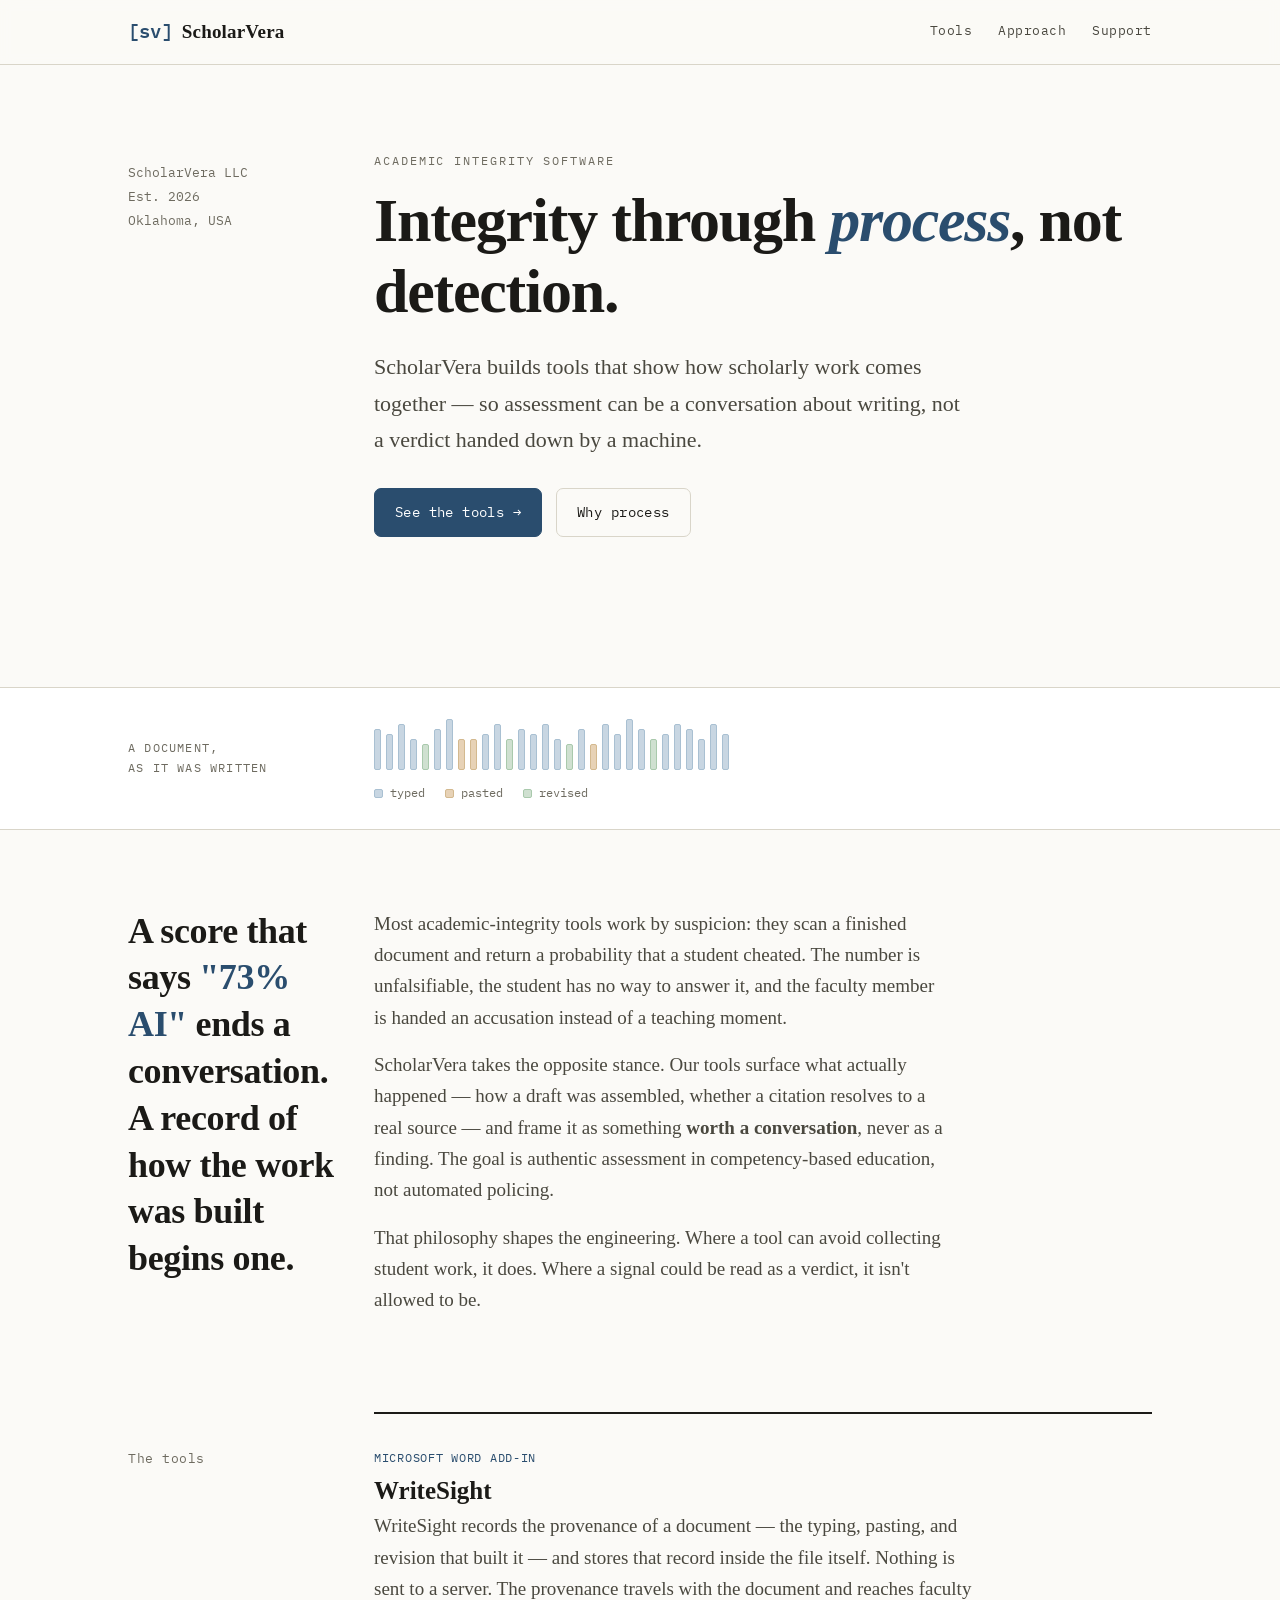
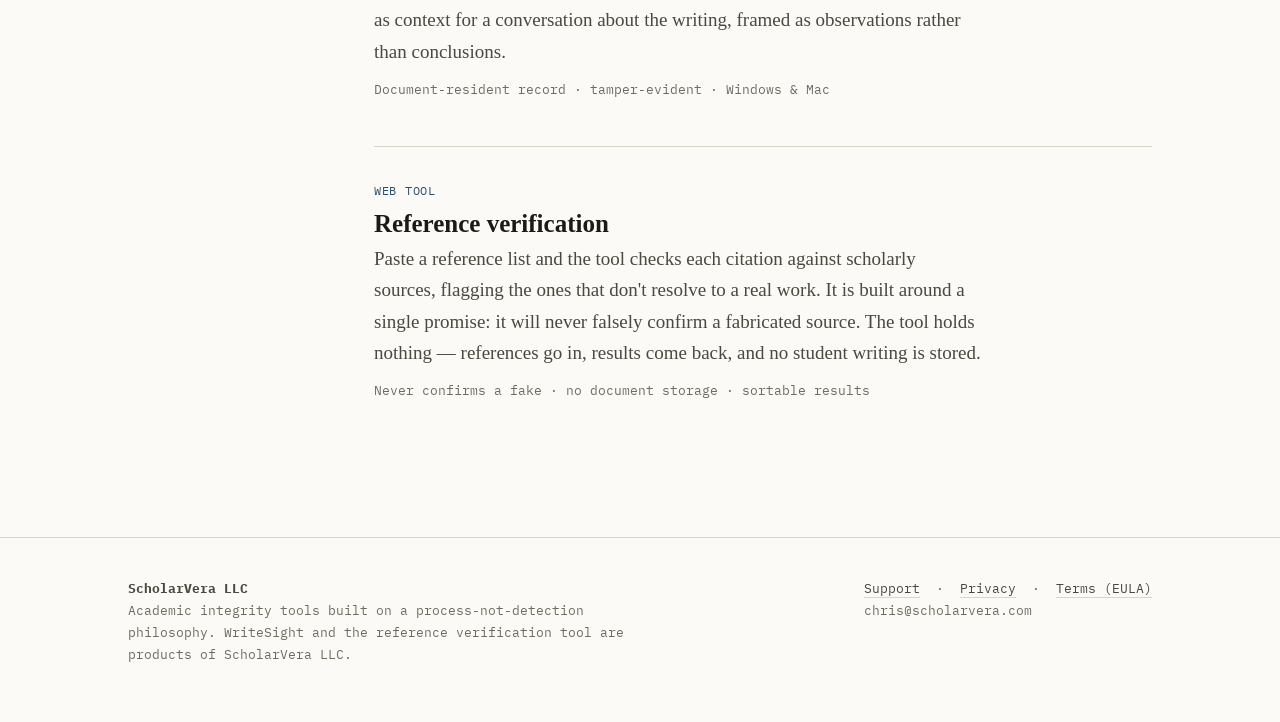
==== index.html @ 1257ce5e "Add files via upload" ====
<!DOCTYPE html>
<html lang="en">
<head>
<meta charset="utf-8">
<meta name="viewport" content="width=device-width, initial-scale=1">
<title>ScholarVera — integrity through process, not detection</title>
<meta name="description" content="ScholarVera builds academic integrity tools that support authentic assessment. WriteSight records how a document was written; our reference checker verifies citations without ever storing student work.">
<link rel="preconnect" href="https://fonts.googleapis.com">
<link rel="preconnect" href="https://fonts.gstatic.com" crossorigin>
<link href="https://fonts.googleapis.com/css2?family=IBM+Plex+Mono:wght@400;500&display=swap" rel="stylesheet">
<link rel="stylesheet" href="styles.css">
<style>
  /* Landing-only styles */
  .hero { padding: 86px 0 76px; }
  .hero-grid { display: grid; grid-template-columns: var(--rail) 1fr; gap: 36px; align-items: start; }
  .hero .meta { font-family: "IBM Plex Mono", monospace; font-size: 12.5px; color: var(--ink-faint); line-height: 1.9; padding-top: 10px; }
  .hero h1 { font-size: clamp(38px, 6vw, 62px); letter-spacing: -0.02em; margin: 0 0 22px; }
  .hero h1 em { font-style: italic; color: var(--accent); }
  .hero .sub { font-size: 22px; color: var(--ink-soft); max-width: 54ch; margin: 0 0 30px; }
  .hero .cta-row { display: flex; gap: 14px; flex-wrap: wrap; }
  .btn {
    font-family: "IBM Plex Mono", monospace; font-size: 13.5px; letter-spacing: 0.03em;
    text-decoration: none; padding: 12px 20px; border-radius: 7px;
    display: inline-flex; align-items: center; gap: 8px; transition: transform .12s, background .18s, border-color .18s;
  }
  .btn-primary { background: var(--accent); color: #fff; border: 1px solid var(--accent); }
  .btn-primary:hover { background: var(--accent-2); transform: translateY(-1px); }
  .btn-ghost { background: transparent; color: var(--ink); border: 1px solid var(--rule); }
  .btn-ghost:hover { border-color: var(--accent); color: var(--accent); }

  /* Provenance ribbon — the signature element */
  .ribbon {
    margin: 74px 0 0; border-top: 1px solid var(--rule); border-bottom: 1px solid var(--rule);
    background: #fff; padding: 0; overflow: hidden;
  }
  .ribbon .wrap { display: grid; grid-template-columns: var(--rail) 1fr; gap: 36px; padding-top: 26px; padding-bottom: 26px; align-items: center; }
  .ribbon .label { font-family: "IBM Plex Mono", monospace; font-size: 12px; color: var(--ink-faint); letter-spacing: 0.1em; text-transform: uppercase; }
  .track { display: flex; gap: 5px; align-items: flex-end; height: 56px; }
  .track i {
    display: block; width: 7px; border-radius: 2px; background: var(--paper-2);
    border: 1px solid var(--rule);
  }
  .track i.typed { background: #C8D6E2; border-color: #A9C0D2; }
  .track i.pasted { background: #E7D2B6; border-color: #D3B98F; }
  .track i.rev { background: #CFE0D0; border-color: #A9C9AC; }
  .track-legend { display: flex; gap: 20px; margin-top: 14px; font-family: "IBM Plex Mono", monospace; font-size: 11.5px; color: var(--ink-faint); }
  .track-legend span { display: inline-flex; align-items: center; gap: 7px; }
  .dot { width: 9px; height: 9px; border-radius: 2px; display: inline-block; }

  /* Philosophy */
  .thesis { padding: 78px 0 10px; }
  .thesis-grid { display: grid; grid-template-columns: var(--rail) 1fr; gap: 36px; }
  .thesis .big { font-size: clamp(26px, 3.4vw, 36px); line-height: 1.3; color: var(--ink); margin: 0; max-width: 24ch; font-weight: 600; letter-spacing: -0.01em; }
  .thesis .big .accent { color: var(--accent); }
  .thesis .body { color: var(--ink-soft); }
  .thesis .body p { margin: 0 0 16px; max-width: 60ch; }

  /* Products */
  .products { padding: 70px 0 0; }
  .products-grid { display: grid; grid-template-columns: var(--rail) 1fr; gap: 36px; }
  .prod { padding: 34px 0; border-top: 1px solid var(--rule); display: grid; grid-template-columns: 1fr; gap: 6px; }
  .prod:first-child { border-top: 2px solid var(--ink); }
  .prod h3 { font-size: 25px; margin: 0 0 4px; }
  .prod .role { font-family: "IBM Plex Mono", monospace; font-size: 12px; color: var(--accent); letter-spacing: 0.06em; text-transform: uppercase; margin-bottom: 10px; }
  .prod p { color: var(--ink-soft); margin: 0 0 12px; max-width: 64ch; }
  .prod .feat { font-family: "IBM Plex Mono", monospace; font-size: 12.5px; color: var(--ink-faint); }
  .section-label { font-family: "IBM Plex Mono", monospace; font-size: 12.5px; color: var(--ink-faint); letter-spacing: 0.04em; padding-top: 36px; }

  @media (max-width: 760px) {
    .hero-grid, .ribbon .wrap, .thesis-grid, .products-grid { grid-template-columns: 1fr; gap: 14px; }
    .hero { padding: 54px 0 48px; }
    .hero .meta { padding-top: 0; }
    .prod { grid-template-columns: 1fr; }
  }
</style>
</head>
<body>

<header class="topbar">
  <div class="wrap">
    <a class="brand" href="/"><span class="mark">[sv]</span> ScholarVera</a>
    <nav class="nav">
      <a href="#products">Tools</a>
      <a href="#approach" class="hide-sm">Approach</a>
      <a href="/support">Support</a>
    </nav>
  </div>
</header>

<main>
  <section class="hero">
    <div class="wrap hero-grid">
      <div class="meta">
        ScholarVera LLC<br>
        Est. 2026<br>
        Oklahoma, USA
      </div>
      <div>
        <p class="eyebrow">Academic integrity software</p>
        <h1>Integrity through <em>process</em>, not detection.</h1>
        <p class="sub">ScholarVera builds tools that show how scholarly work comes together — so assessment can be a conversation about writing, not a verdict handed down by a machine.</p>
        <div class="cta-row">
          <a class="btn btn-primary" href="#products">See the tools →</a>
          <a class="btn btn-ghost" href="#approach">Why process</a>
        </div>
      </div>
    </div>
  </section>

  <section class="ribbon" aria-label="Illustration of document provenance">
    <div class="wrap">
      <div class="label">A document,<br>as it was written</div>
      <div>
        <div class="track" id="track" role="img" aria-label="A stylized timeline of a document being built: bars represent typed, pasted, and revised passages over time."></div>
        <div class="track-legend">
          <span><i class="dot" style="background:#C8D6E2;border:1px solid #A9C0D2"></i> typed</span>
          <span><i class="dot" style="background:#E7D2B6;border:1px solid #D3B98F"></i> pasted</span>
          <span><i class="dot" style="background:#CFE0D0;border:1px solid #A9C9AC"></i> revised</span>
        </div>
      </div>
    </div>
  </section>

  <section class="thesis" id="approach">
    <div class="wrap thesis-grid">
      <p class="big">A score that says <span class="accent">"73% AI"</span> ends a conversation. A record of how the work was built begins one.</p>
      <div class="body">
        <p>Most academic-integrity tools work by suspicion: they scan a finished document and return a probability that a student cheated. The number is unfalsifiable, the student has no way to answer it, and the faculty member is handed an accusation instead of a teaching moment.</p>
        <p>ScholarVera takes the opposite stance. Our tools surface what actually happened — how a draft was assembled, whether a citation resolves to a real source — and frame it as something <strong>worth a conversation</strong>, never as a finding. The goal is authentic assessment in competency-based education, not automated policing.</p>
        <p>That philosophy shapes the engineering. Where a tool can avoid collecting student work, it does. Where a signal could be read as a verdict, it isn't allowed to be.</p>
      </div>
    </div>
  </section>

  <section class="products" id="products">
    <div class="wrap products-grid">
      <div class="section-label">The tools</div>
      <div>
        <article class="prod">
          <div>
            <div class="role">Microsoft Word add-in</div>
            <h3>WriteSight</h3>
            <p>WriteSight records the provenance of a document — the typing, pasting, and revision that built it — and stores that record inside the file itself. Nothing is sent to a server. The provenance travels with the document and reaches faculty as context for a conversation about the writing, framed as observations rather than conclusions.</p>
            <p class="feat">Document-resident record · tamper-evident · Windows &amp; Mac</p>
          </div>
        </article>
        <article class="prod">
          <div>
            <div class="role">Web tool</div>
            <h3>Reference verification</h3>
            <p>Paste a reference list and the tool checks each citation against scholarly sources, flagging the ones that don't resolve to a real work. It is built around a single promise: it will never falsely confirm a fabricated source. The tool holds nothing — references go in, results come back, and no student writing is stored.</p>
            <p class="feat">Never confirms a fake · no document storage · sortable results</p>
          </div>
        </article>
      </div>
    </div>
  </section>
</main>

<footer class="site-foot">
  <div class="wrap">
    <div class="legal">
      <strong style="color:var(--ink-soft)">ScholarVera LLC</strong><br>
      Academic integrity tools built on a process-not-detection philosophy.
      WriteSight and the reference verification tool are products of ScholarVera LLC.
    </div>
    <div>
      <a href="/support">Support</a> &nbsp;·&nbsp;
      <a href="/privacy">Privacy</a> &nbsp;·&nbsp;
      <a href="/eula">Terms (EULA)</a><br>
      <span style="color:var(--ink-faint)">chris@scholarvera.com</span>
    </div>
  </div>
</footer>

<script>
  // Build the provenance ribbon: a deterministic-but-organic sequence of
  // typed / pasted / revised segments, like a real construction timeline.
  (function () {
    var track = document.getElementById('track');
    if (!track) return;
    var seq = [
      ['typed',5],['typed',4],['typed',6],['typed',3],['rev',2],
      ['typed',5],['typed',7],['pasted',3],['pasted',3],['typed',4],
      ['typed',6],['rev',3],['typed',5],['typed',4],['typed',6],
      ['typed',3],['rev',2],['typed',5],['pasted',2],['typed',6],
      ['typed',4],['typed',7],['typed',5],['rev',3],['typed',4],
      ['typed',6],['typed',5],['typed',3],['typed',6],['typed',4]
    ];
    var reduce = window.matchMedia('(prefers-reduced-motion: reduce)').matches;
    seq.forEach(function (s, idx) {
      var bar = document.createElement('i');
      bar.className = s[0];
      var h = 16 + s[1] * 5;
      bar.style.height = reduce ? h + 'px' : '4px';
      track.appendChild(bar);
      if (!reduce) {
        bar.style.transition = 'height .45s cubic-bezier(.2,.7,.2,1)';
        setTimeout(function () { bar.style.height = h + 'px'; }, 120 + idx * 38);
      }
    });
  })();
</script>
</body>
</html>
---- styles.css ----
/* ScholarVera — shared styles
   Design direction: "the margin and the manuscript."
   The product is about the *process* of writing, so the visual language
   borrows from the manuscript page: a generous left margin rail (where an
   editor writes), a serif body for reading, a quiet ink-and-paper palette,
   and a single ink-blue accent. Restraint is the point — this is a trust
   artifact, not a sales page. */

:root {
  --paper:      #FBFAF7;
  --paper-2:    #F3F1EA;
  --ink:        #1B1A17;
  --ink-soft:   #4A483F;
  --ink-faint:  #6E6B60;
  --rule:       #D9D5C9;
  --accent:     #2A4D6E;   /* ink blue */
  --accent-2:   #3E6E94;
  --flag:       #9A6A3A;   /* annotation ochre, used sparingly */
  --maxw:       1080px;
  --rail:       210px;
}

* { box-sizing: border-box; }

html { -webkit-text-size-adjust: 100%; scroll-behavior: smooth; }

body {
  margin: 0;
  background: var(--paper);
  color: var(--ink);
  font-family: "Iowan Old Style", "Palatino Linotype", Palatino, "Book Antiqua", Georgia, serif;
  font-size: 19px;
  line-height: 1.65;
  -webkit-font-smoothing: antialiased;
  text-rendering: optimizeLegibility;
}

.wrap { max-width: var(--maxw); margin: 0 auto; padding: 0 28px; }

/* ---- Utility / display type ---- */
.eyebrow {
  font-family: "IBM Plex Mono", ui-monospace, "SF Mono", Menlo, Consolas, monospace;
  font-size: 12px;
  letter-spacing: 0.16em;
  text-transform: uppercase;
  color: var(--ink-faint);
  margin: 0 0 14px;
}

h1, h2, h3 { font-weight: 600; line-height: 1.15; color: var(--ink); }

/* ---- Top bar ---- */
.topbar {
  border-bottom: 1px solid var(--rule);
  background: rgba(251,250,247,0.9);
  backdrop-filter: saturate(120%) blur(6px);
  position: sticky; top: 0; z-index: 10;
}
.topbar .wrap {
  display: flex; align-items: center; justify-content: space-between;
  height: 64px;
}
.brand {
  font-size: 19px; font-weight: 600; letter-spacing: 0.01em;
  text-decoration: none; color: var(--ink);
  display: inline-flex; align-items: baseline; gap: 9px;
}
.brand .mark {
  font-family: "IBM Plex Mono", monospace;
  color: var(--accent); font-weight: 600;
}
.nav { display: flex; gap: 26px; }
.nav a {
  font-family: "IBM Plex Mono", monospace;
  font-size: 13px; letter-spacing: 0.04em;
  color: var(--ink-soft); text-decoration: none;
  padding-bottom: 2px; border-bottom: 1px solid transparent;
  transition: border-color .18s, color .18s;
}
.nav a:hover, .nav a:focus-visible { color: var(--accent); border-color: var(--accent); outline: none; }

/* ---- Footer ---- */
.site-foot {
  border-top: 1px solid var(--rule);
  margin-top: 90px; padding: 40px 0 56px;
  color: var(--ink-faint);
  font-family: "IBM Plex Mono", monospace; font-size: 13px; line-height: 1.7;
}
.site-foot .wrap { display: flex; flex-wrap: wrap; gap: 28px; justify-content: space-between; }
.site-foot a { color: var(--ink-soft); text-decoration: none; border-bottom: 1px solid var(--rule); }
.site-foot a:hover { color: var(--accent); border-color: var(--accent); }
.site-foot .legal { max-width: 520px; font-family: inherit; }

/* ---- Document pages (privacy / eula / support) ---- */
.doc { padding: 56px 0 0; }
.doc-head {
  display: grid; grid-template-columns: var(--rail) 1fr; gap: 36px;
  padding-bottom: 32px; margin-bottom: 8px;
  border-bottom: 2px solid var(--ink);
}
.doc-head .meta { font-family: "IBM Plex Mono", monospace; font-size: 12.5px; color: var(--ink-faint); line-height: 1.8; }
.doc-head h1 { font-size: 40px; margin: 0 0 12px; letter-spacing: -0.01em; }
.doc-head .lede { font-size: 20px; color: var(--ink-soft); margin: 0; max-width: 60ch; }

.doc-body { display: grid; grid-template-columns: var(--rail) 1fr; gap: 36px; }
.doc-body section { padding: 30px 0; border-bottom: 1px solid var(--rule); }
.doc-body section:last-child { border-bottom: none; }
.doc-body .num {
  font-family: "IBM Plex Mono", monospace; font-size: 12.5px;
  color: var(--accent); letter-spacing: 0.04em;
  padding-top: 6px;
}
.doc-body h2 { font-size: 23px; margin: 0 0 14px; }
.doc-body h3 { font-size: 18px; margin: 22px 0 8px; color: var(--ink-soft); }
.doc-body p { margin: 0 0 14px; color: var(--ink-soft); max-width: 68ch; }
.doc-body ul { margin: 0 0 14px; padding-left: 22px; max-width: 66ch; color: var(--ink-soft); }
.doc-body li { margin-bottom: 8px; }
.doc-body strong { color: var(--ink); font-weight: 600; }
.doc-body a { color: var(--accent); text-decoration: none; border-bottom: 1px solid var(--accent-2); }
.doc-body a:hover { background: var(--paper-2); }

.callout {
  background: var(--paper-2);
  border-left: 3px solid var(--accent);
  padding: 16px 20px; margin: 0 0 16px;
  border-radius: 0 6px 6px 0;
}
.callout p { margin: 0; color: var(--ink-soft); }
.callout strong { color: var(--accent); }

.tldr {
  background: #fff;
  border: 1px solid var(--rule);
  border-radius: 8px;
  padding: 22px 24px;
  margin-bottom: 8px;
}
.tldr .eyebrow { color: var(--flag); margin-bottom: 10px; }
.tldr p { margin: 0; color: var(--ink); font-size: 18px; }

@media (max-width: 760px) {
  .doc-head, .doc-body { grid-template-columns: 1fr; gap: 8px; }
  .doc-head { gap: 16px; }
  .doc-body .num { padding-top: 0; }
  .doc-body section { padding: 24px 0; }
  .nav { gap: 16px; }
  .nav a.hide-sm { display: none; }
  body { font-size: 18px; }
}
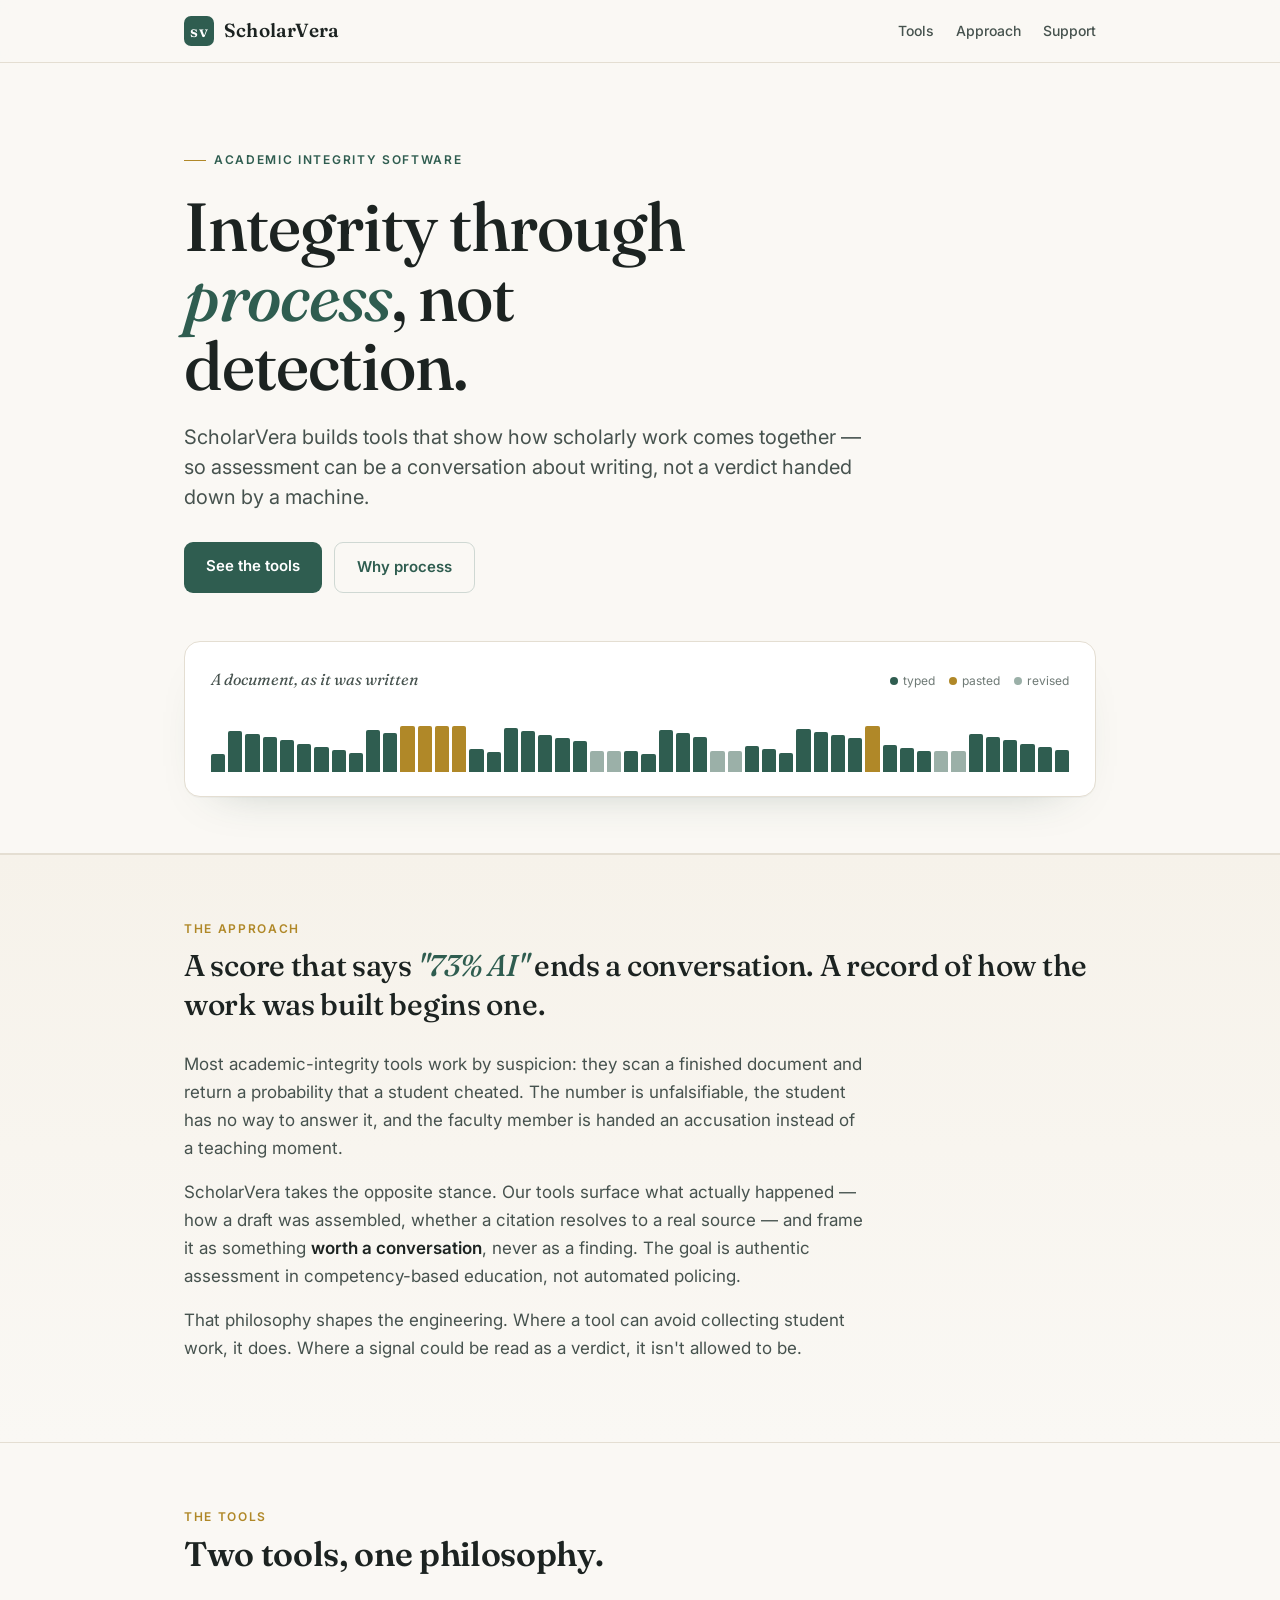
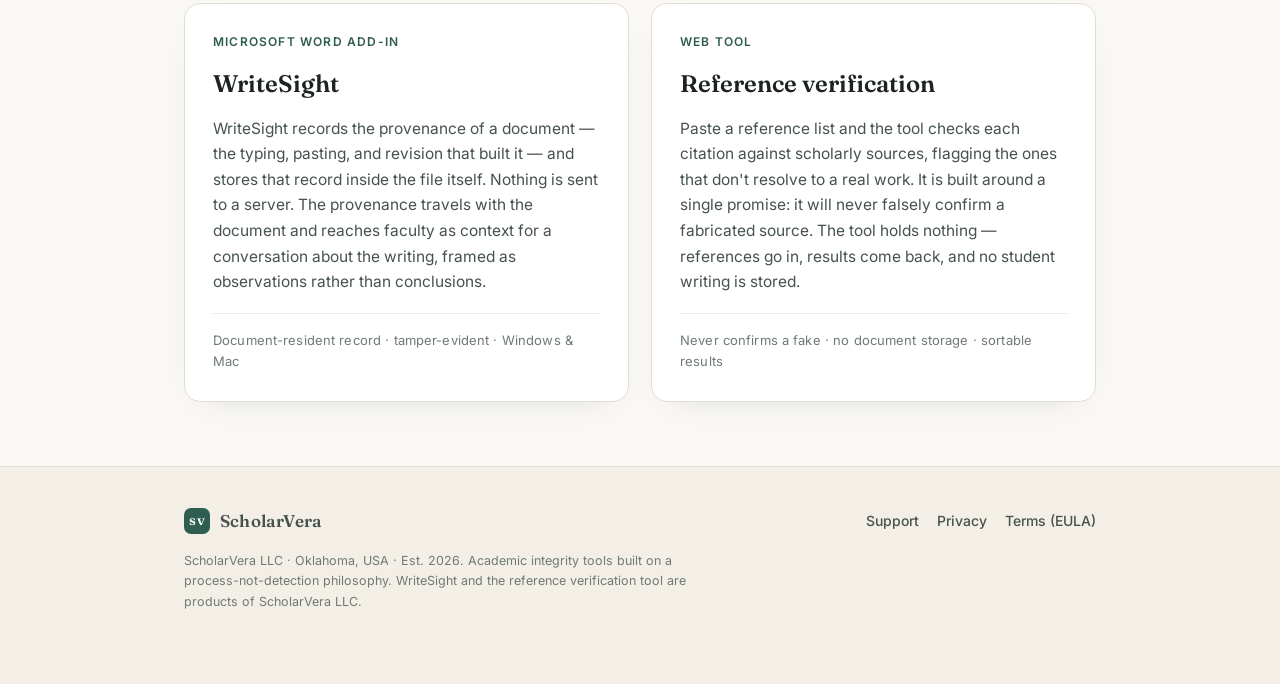
==== commit 215e5952: "Refactor index.html structure and styles" ====
--- a/index.html
+++ b/index.html
@@ -3,201 +3,202 @@
 <head>
 <meta charset="utf-8">
 <meta name="viewport" content="width=device-width, initial-scale=1">
+<meta name="description" content="ScholarVera builds academic integrity tools that support authentic assessment. WriteSight records how a document was written; our reference checker verifies citations without ever storing student work.">
 <title>ScholarVera — integrity through process, not detection</title>
-<meta name="description" content="ScholarVera builds academic integrity tools that support authentic assessment. WriteSight records how a document was written; our reference checker verifies citations without ever storing student work.">
 <link rel="preconnect" href="https://fonts.googleapis.com">
 <link rel="preconnect" href="https://fonts.gstatic.com" crossorigin>
-<link href="https://fonts.googleapis.com/css2?family=IBM+Plex+Mono:wght@400;500&display=swap" rel="stylesheet">
-<link rel="stylesheet" href="styles.css">
+<link href="https://fonts.googleapis.com/css2?family=Fraunces:opsz,ital,wght@9..144,0,400;9..144,0,500;9..144,0,600;9..144,1,400;9..144,1,500&family=Inter:wght@400;500;600&display=swap" rel="stylesheet">
 <style>
-  /* Landing-only styles */
-  .hero { padding: 86px 0 76px; }
-  .hero-grid { display: grid; grid-template-columns: var(--rail) 1fr; gap: 36px; align-items: start; }
-  .hero .meta { font-family: "IBM Plex Mono", monospace; font-size: 12.5px; color: var(--ink-faint); line-height: 1.9; padding-top: 10px; }
-  .hero h1 { font-size: clamp(38px, 6vw, 62px); letter-spacing: -0.02em; margin: 0 0 22px; }
-  .hero h1 em { font-style: italic; color: var(--accent); }
-  .hero .sub { font-size: 22px; color: var(--ink-soft); max-width: 54ch; margin: 0 0 30px; }
-  .hero .cta-row { display: flex; gap: 14px; flex-wrap: wrap; }
-  .btn {
-    font-family: "IBM Plex Mono", monospace; font-size: 13.5px; letter-spacing: 0.03em;
-    text-decoration: none; padding: 12px 20px; border-radius: 7px;
-    display: inline-flex; align-items: center; gap: 8px; transition: transform .12s, background .18s, border-color .18s;
+  :root{
+    --ink:#1c2321; --ink-soft:#46524e; --ink-faint:#6f7a76;
+    --paper:#faf8f4; --paper-2:#f3efe7; --card:#ffffff;
+    --teal:#2f5d50; --teal-deep:#234a40; --gold:#b08828; --gold-soft:#f4ecd9;
+    --line:#e4ded2; --line-soft:#eee9df;
+    --maxw:960px;
   }
-  .btn-primary { background: var(--accent); color: #fff; border: 1px solid var(--accent); }
-  .btn-primary:hover { background: var(--accent-2); transform: translateY(-1px); }
-  .btn-ghost { background: transparent; color: var(--ink); border: 1px solid var(--rule); }
-  .btn-ghost:hover { border-color: var(--accent); color: var(--accent); }
-
-  /* Provenance ribbon — the signature element */
-  .ribbon {
-    margin: 74px 0 0; border-top: 1px solid var(--rule); border-bottom: 1px solid var(--rule);
-    background: #fff; padding: 0; overflow: hidden;
-  }
-  .ribbon .wrap { display: grid; grid-template-columns: var(--rail) 1fr; gap: 36px; padding-top: 26px; padding-bottom: 26px; align-items: center; }
-  .ribbon .label { font-family: "IBM Plex Mono", monospace; font-size: 12px; color: var(--ink-faint); letter-spacing: 0.1em; text-transform: uppercase; }
-  .track { display: flex; gap: 5px; align-items: flex-end; height: 56px; }
-  .track i {
-    display: block; width: 7px; border-radius: 2px; background: var(--paper-2);
-    border: 1px solid var(--rule);
-  }
-  .track i.typed { background: #C8D6E2; border-color: #A9C0D2; }
-  .track i.pasted { background: #E7D2B6; border-color: #D3B98F; }
-  .track i.rev { background: #CFE0D0; border-color: #A9C9AC; }
-  .track-legend { display: flex; gap: 20px; margin-top: 14px; font-family: "IBM Plex Mono", monospace; font-size: 11.5px; color: var(--ink-faint); }
-  .track-legend span { display: inline-flex; align-items: center; gap: 7px; }
-  .dot { width: 9px; height: 9px; border-radius: 2px; display: inline-block; }
-
-  /* Philosophy */
-  .thesis { padding: 78px 0 10px; }
-  .thesis-grid { display: grid; grid-template-columns: var(--rail) 1fr; gap: 36px; }
-  .thesis .big { font-size: clamp(26px, 3.4vw, 36px); line-height: 1.3; color: var(--ink); margin: 0; max-width: 24ch; font-weight: 600; letter-spacing: -0.01em; }
-  .thesis .big .accent { color: var(--accent); }
-  .thesis .body { color: var(--ink-soft); }
-  .thesis .body p { margin: 0 0 16px; max-width: 60ch; }
-
-  /* Products */
-  .products { padding: 70px 0 0; }
-  .products-grid { display: grid; grid-template-columns: var(--rail) 1fr; gap: 36px; }
-  .prod { padding: 34px 0; border-top: 1px solid var(--rule); display: grid; grid-template-columns: 1fr; gap: 6px; }
-  .prod:first-child { border-top: 2px solid var(--ink); }
-  .prod h3 { font-size: 25px; margin: 0 0 4px; }
-  .prod .role { font-family: "IBM Plex Mono", monospace; font-size: 12px; color: var(--accent); letter-spacing: 0.06em; text-transform: uppercase; margin-bottom: 10px; }
-  .prod p { color: var(--ink-soft); margin: 0 0 12px; max-width: 64ch; }
-  .prod .feat { font-family: "IBM Plex Mono", monospace; font-size: 12.5px; color: var(--ink-faint); }
-  .section-label { font-family: "IBM Plex Mono", monospace; font-size: 12.5px; color: var(--ink-faint); letter-spacing: 0.04em; padding-top: 36px; }
-
-  @media (max-width: 760px) {
-    .hero-grid, .ribbon .wrap, .thesis-grid, .products-grid { grid-template-columns: 1fr; gap: 14px; }
-    .hero { padding: 54px 0 48px; }
-    .hero .meta { padding-top: 0; }
-    .prod { grid-template-columns: 1fr; }
+  *{box-sizing:border-box}
+  html{scroll-behavior:smooth}
+  body{margin:0; background:var(--paper); color:var(--ink); font-family:"Inter",-apple-system,system-ui,sans-serif; font-size:17px; line-height:1.65; -webkit-font-smoothing:antialiased}
+  .wrap{max-width:var(--maxw); margin:0 auto; padding:0 24px}
+
+  header.site{border-bottom:1px solid var(--line); background:rgba(250,248,244,.85); backdrop-filter:blur(8px); position:sticky; top:0; z-index:10}
+  .nav{display:flex; align-items:center; justify-content:space-between; height:62px}
+  .brand{display:flex; align-items:center; gap:10px; text-decoration:none; color:var(--ink)}
+  .brand .mark{width:30px; height:30px; border-radius:7px; background:var(--teal); color:#fff; display:grid; place-items:center; font-family:"Fraunces",serif; font-weight:600; font-size:16px; letter-spacing:.5px}
+  .brand .name{font-family:"Fraunces",serif; font-weight:600; font-size:19px; letter-spacing:.2px}
+  .nav-links{display:flex; gap:22px}
+  .nav-links a{text-decoration:none; color:var(--ink-soft); font-size:14px; font-weight:500}
+  .nav-links a:hover{color:var(--teal)}
+
+  /* hero */
+  .hero{padding:78px 0 56px; border-bottom:1px solid var(--line)}
+  .eyebrow{display:inline-flex; align-items:center; gap:8px; font-size:12px; font-weight:600; letter-spacing:.14em; text-transform:uppercase; color:var(--teal); margin-bottom:22px}
+  .eyebrow::before{content:""; width:22px; height:1.5px; background:var(--gold)}
+  .hero h1{font-family:"Fraunces",serif; font-weight:500; font-size:clamp(40px,7vw,68px); line-height:1.02; letter-spacing:-.015em; margin:0 0 22px; max-width:14ch}
+  .hero h1 em{font-style:italic; color:var(--teal); font-weight:500}
+  .hero .lead{font-size:20px; line-height:1.5; color:var(--ink-soft); max-width:54ch; margin:0 0 30px}
+  .cta-row{display:flex; flex-wrap:wrap; gap:12px}
+  .btn{display:inline-block; text-decoration:none; font-weight:600; font-size:15px; padding:12px 22px; border-radius:9px; transition:transform .12s ease}
+  .btn:active{transform:translateY(1px)}
+  .btn.primary{background:var(--teal); color:#fff}
+  .btn.primary:hover{background:var(--teal-deep)}
+  .btn.ghost{background:transparent; color:var(--teal); border:1px solid #cfd8d3}
+  .btn.ghost:hover{border-color:var(--teal); background:#fff}
+
+  /* provenance ribbon — the signature visual */
+  .ribbon{margin-top:48px; background:var(--card); border:1px solid var(--line); border-radius:16px; padding:24px 26px; box-shadow:0 1px 0 rgba(28,35,33,.03), 0 20px 50px -34px rgba(35,74,64,.35)}
+  .ribbon .cap{display:flex; align-items:baseline; justify-content:space-between; gap:12px; margin-bottom:16px}
+  .ribbon .cap .t{font-family:"Fraunces",serif; font-style:italic; font-size:16px; color:var(--ink-soft)}
+  .ribbon .cap .legend{display:flex; gap:14px; font-size:12px; color:var(--ink-faint)}
+  .ribbon .cap .legend span{display:inline-flex; align-items:center; gap:5px}
+  .dot{width:8px; height:8px; border-radius:50%; display:inline-block}
+  .dot.type{background:var(--teal)} .dot.paste{background:var(--gold)} .dot.rev{background:#9bb0a8}
+  .bars{display:flex; align-items:flex-end; gap:3px; height:64px}
+  .bars i{flex:1; border-radius:2px 2px 0 0; opacity:0; animation:rise .5s ease forwards}
+  @keyframes rise{to{opacity:1}}
+  @media (prefers-reduced-motion:reduce){.bars i{animation:none; opacity:1}}
+
+  /* section shell */
+  section{padding:64px 0}
+  .sec-head{display:flex; align-items:baseline; gap:14px; margin-bottom:8px}
+  .sec-kicker{font-size:12px; font-weight:600; letter-spacing:.14em; text-transform:uppercase; color:var(--gold)}
+  h2{font-family:"Fraunces",serif; font-weight:600; font-size:clamp(26px,4vw,34px); line-height:1.12; letter-spacing:-.01em; margin:0 0 18px}
+  p{margin:0 0 16px; color:var(--ink-soft)}
+  .approach{border-top:1px solid var(--line); border-bottom:1px solid var(--line); background:linear-gradient(180deg,#f6f2ea,#faf8f4)}
+  .pull{font-family:"Fraunces",serif; font-weight:500; font-size:clamp(22px,3.4vw,30px); line-height:1.28; letter-spacing:-.01em; color:var(--ink); max-width:24ch; margin:0 0 26px}
+  .pull em{font-style:italic; color:var(--teal)}
+  .approach p{max-width:62ch}
+  .approach p strong{color:var(--ink); font-weight:600}
+
+  /* product cards */
+  .cards{display:grid; grid-template-columns:1fr 1fr; gap:22px; margin-top:30px}
+  .pc{background:var(--card); border:1px solid var(--line); border-radius:16px; padding:28px; display:flex; flex-direction:column; box-shadow:0 12px 34px -28px rgba(35,74,64,.4)}
+  .pc .tag{font-size:12px; font-weight:600; letter-spacing:.1em; text-transform:uppercase; color:var(--teal); margin-bottom:12px}
+  .pc h3{font-family:"Fraunces",serif; font-weight:600; font-size:24px; margin:0 0 12px}
+  .pc p{font-size:15.5px; margin:0 0 18px}
+  .pc .feat{margin-top:auto; padding-top:16px; border-top:1px solid var(--line-soft); font-size:13px; color:var(--ink-faint); letter-spacing:.01em}
+
+  footer.site{border-top:1px solid var(--line); padding:40px 0 56px; color:var(--ink-faint); font-size:14px; background:var(--paper-2)}
+  .foot-row{display:flex; flex-wrap:wrap; gap:14px 22px; align-items:center; justify-content:space-between}
+  .foot-links{display:flex; gap:18px; flex-wrap:wrap}
+  .foot-links a{color:var(--ink-soft); text-decoration:none; font-weight:500}
+  .foot-links a:hover{color:var(--teal)}
+  .foot-note{margin-top:16px; font-size:12.5px; color:var(--ink-faint); max-width:64ch}
+
+  :focus-visible{outline:2px solid var(--teal); outline-offset:3px; border-radius:3px}
+  @media (prefers-reduced-motion:reduce){html{scroll-behavior:auto}}
+  @media (max-width:680px){
+    .cards{grid-template-columns:1fr}
+    .hero{padding:54px 0 40px}
+    section{padding:48px 0}
   }
 </style>
 </head>
 <body>
-
-<header class="topbar">
-  <div class="wrap">
-    <a class="brand" href="/"><span class="mark">[sv]</span> ScholarVera</a>
-    <nav class="nav">
+<header class="site">
+  <div class="wrap nav">
+    <a class="brand" href="https://www.scholarvera.com/"><span class="mark">sv</span><span class="name">ScholarVera</span></a>
+    <nav class="nav-links">
       <a href="#products">Tools</a>
-      <a href="#approach" class="hide-sm">Approach</a>
-      <a href="/support">Support</a>
+      <a href="#approach">Approach</a>
+      <a href="https://www.scholarvera.com/support">Support</a>
     </nav>
   </div>
 </header>
 
-<main>
-  <section class="hero">
-    <div class="wrap hero-grid">
-      <div class="meta">
-        ScholarVera LLC<br>
-        Est. 2026<br>
-        Oklahoma, USA
-      </div>
-      <div>
-        <p class="eyebrow">Academic integrity software</p>
-        <h1>Integrity through <em>process</em>, not detection.</h1>
-        <p class="sub">ScholarVera builds tools that show how scholarly work comes together — so assessment can be a conversation about writing, not a verdict handed down by a machine.</p>
-        <div class="cta-row">
-          <a class="btn btn-primary" href="#products">See the tools →</a>
-          <a class="btn btn-ghost" href="#approach">Why process</a>
-        </div>
-      </div>
-    </div>
-  </section>
-
-  <section class="ribbon" aria-label="Illustration of document provenance">
-    <div class="wrap">
-      <div class="label">A document,<br>as it was written</div>
-      <div>
-        <div class="track" id="track" role="img" aria-label="A stylized timeline of a document being built: bars represent typed, pasted, and revised passages over time."></div>
-        <div class="track-legend">
-          <span><i class="dot" style="background:#C8D6E2;border:1px solid #A9C0D2"></i> typed</span>
-          <span><i class="dot" style="background:#E7D2B6;border:1px solid #D3B98F"></i> pasted</span>
-          <span><i class="dot" style="background:#CFE0D0;border:1px solid #A9C9AC"></i> revised</span>
-        </div>
-      </div>
-    </div>
-  </section>
-
-  <section class="thesis" id="approach">
-    <div class="wrap thesis-grid">
-      <p class="big">A score that says <span class="accent">"73% AI"</span> ends a conversation. A record of how the work was built begins one.</p>
-      <div class="body">
-        <p>Most academic-integrity tools work by suspicion: they scan a finished document and return a probability that a student cheated. The number is unfalsifiable, the student has no way to answer it, and the faculty member is handed an accusation instead of a teaching moment.</p>
-        <p>ScholarVera takes the opposite stance. Our tools surface what actually happened — how a draft was assembled, whether a citation resolves to a real source — and frame it as something <strong>worth a conversation</strong>, never as a finding. The goal is authentic assessment in competency-based education, not automated policing.</p>
-        <p>That philosophy shapes the engineering. Where a tool can avoid collecting student work, it does. Where a signal could be read as a verdict, it isn't allowed to be.</p>
-      </div>
-    </div>
-  </section>
-
-  <section class="products" id="products">
-    <div class="wrap products-grid">
-      <div class="section-label">The tools</div>
-      <div>
-        <article class="prod">
-          <div>
-            <div class="role">Microsoft Word add-in</div>
-            <h3>WriteSight</h3>
-            <p>WriteSight records the provenance of a document — the typing, pasting, and revision that built it — and stores that record inside the file itself. Nothing is sent to a server. The provenance travels with the document and reaches faculty as context for a conversation about the writing, framed as observations rather than conclusions.</p>
-            <p class="feat">Document-resident record · tamper-evident · Windows &amp; Mac</p>
-          </div>
-        </article>
-        <article class="prod">
-          <div>
-            <div class="role">Web tool</div>
-            <h3>Reference verification</h3>
-            <p>Paste a reference list and the tool checks each citation against scholarly sources, flagging the ones that don't resolve to a real work. It is built around a single promise: it will never falsely confirm a fabricated source. The tool holds nothing — references go in, results come back, and no student writing is stored.</p>
-            <p class="feat">Never confirms a fake · no document storage · sortable results</p>
-          </div>
-        </article>
-      </div>
-    </div>
-  </section>
-</main>
-
-<footer class="site-foot">
-  <div class="wrap">
-    <div class="legal">
-      <strong style="color:var(--ink-soft)">ScholarVera LLC</strong><br>
-      Academic integrity tools built on a process-not-detection philosophy.
-      WriteSight and the reference verification tool are products of ScholarVera LLC.
-    </div>
-    <div>
-      <a href="/support">Support</a> &nbsp;·&nbsp;
-      <a href="/privacy">Privacy</a> &nbsp;·&nbsp;
-      <a href="/eula">Terms (EULA)</a><br>
-      <span style="color:var(--ink-faint)">chris@scholarvera.com</span>
-    </div>
+<div class="hero">
+  <div class="wrap">
+    <span class="eyebrow">Academic integrity software</span>
+    <h1>Integrity through <em>process</em>, not detection.</h1>
+    <p class="lead">ScholarVera builds tools that show how scholarly work comes together — so assessment can be a conversation about writing, not a verdict handed down by a machine.</p>
+    <div class="cta-row">
+      <a class="btn primary" href="#products">See the tools</a>
+      <a class="btn ghost" href="#approach">Why process</a>
+    </div>
+
+    <div class="ribbon" aria-hidden="true">
+      <div class="cap">
+        <span class="t">A document, as it was written</span>
+        <span class="legend">
+          <span><i class="dot type"></i>typed</span>
+          <span><i class="dot paste"></i>pasted</span>
+          <span><i class="dot rev"></i>revised</span>
+        </span>
+      </div>
+      <div class="bars" id="bars"></div>
+    </div>
+  </div>
+</div>
+
+<section class="approach" id="approach">
+  <div class="wrap">
+    <div class="sec-head"><span class="sec-kicker">The approach</span></div>
+    <p class="pull">A score that says <em>"73% AI"</em> ends a conversation. A record of how the work was built begins one.</p>
+    <p>Most academic-integrity tools work by suspicion: they scan a finished document and return a probability that a student cheated. The number is unfalsifiable, the student has no way to answer it, and the faculty member is handed an accusation instead of a teaching moment.</p>
+    <p>ScholarVera takes the opposite stance. Our tools surface what actually happened — how a draft was assembled, whether a citation resolves to a real source — and frame it as something <strong>worth a conversation</strong>, never as a finding. The goal is authentic assessment in competency-based education, not automated policing.</p>
+    <p>That philosophy shapes the engineering. Where a tool can avoid collecting student work, it does. Where a signal could be read as a verdict, it isn't allowed to be.</p>
+  </div>
+</section>
+
+<section id="products">
+  <div class="wrap">
+    <div class="sec-head"><span class="sec-kicker">The tools</span></div>
+    <h2>Two tools, one philosophy.</h2>
+    <div class="cards">
+      <div class="pc">
+        <span class="tag">Microsoft Word add-in</span>
+        <h3>WriteSight</h3>
+        <p>WriteSight records the provenance of a document — the typing, pasting, and revision that built it — and stores that record inside the file itself. Nothing is sent to a server. The provenance travels with the document and reaches faculty as context for a conversation about the writing, framed as observations rather than conclusions.</p>
+        <div class="feat">Document-resident record &middot; tamper-evident &middot; Windows &amp; Mac</div>
+      </div>
+      <div class="pc">
+        <span class="tag">Web tool</span>
+        <h3>Reference verification</h3>
+        <p>Paste a reference list and the tool checks each citation against scholarly sources, flagging the ones that don't resolve to a real work. It is built around a single promise: it will never falsely confirm a fabricated source. The tool holds nothing — references go in, results come back, and no student writing is stored.</p>
+        <div class="feat">Never confirms a fake &middot; no document storage &middot; sortable results</div>
+      </div>
+    </div>
+  </div>
+</section>
+
+<footer class="site">
+  <div class="wrap">
+    <div class="foot-row">
+      <a class="brand" href="https://www.scholarvera.com/" style="color:var(--ink-soft)">
+        <span class="mark" style="width:26px;height:26px;font-size:14px">sv</span>
+        <span class="name" style="font-size:17px">ScholarVera</span>
+      </a>
+      <div class="foot-links">
+        <a href="https://www.scholarvera.com/support">Support</a>
+        <a href="https://www.scholarvera.com/privacy">Privacy</a>
+        <a href="https://www.scholarvera.com/eula">Terms (EULA)</a>
+      </div>
+    </div>
+    <p class="foot-note">ScholarVera LLC &middot; Oklahoma, USA &middot; Est. 2026. Academic integrity tools built on a process-not-detection philosophy. WriteSight and the reference verification tool are products of ScholarVera LLC.</p>
   </div>
 </footer>
 
 <script>
-  // Build the provenance ribbon: a deterministic-but-organic sequence of
-  // typed / pasted / revised segments, like a real construction timeline.
-  (function () {
-    var track = document.getElementById('track');
-    if (!track) return;
-    var seq = [
-      ['typed',5],['typed',4],['typed',6],['typed',3],['rev',2],
-      ['typed',5],['typed',7],['pasted',3],['pasted',3],['typed',4],
-      ['typed',6],['rev',3],['typed',5],['typed',4],['typed',6],
-      ['typed',3],['rev',2],['typed',5],['pasted',2],['typed',6],
-      ['typed',4],['typed',7],['typed',5],['rev',3],['typed',4],
-      ['typed',6],['typed',5],['typed',3],['typed',6],['typed',4]
-    ];
-    var reduce = window.matchMedia('(prefers-reduced-motion: reduce)').matches;
-    seq.forEach(function (s, idx) {
-      var bar = document.createElement('i');
-      bar.className = s[0];
-      var h = 16 + s[1] * 5;
-      bar.style.height = reduce ? h + 'px' : '4px';
-      track.appendChild(bar);
-      if (!reduce) {
-        bar.style.transition = 'height .45s cubic-bezier(.2,.7,.2,1)';
-        setTimeout(function () { bar.style.height = h + 'px'; }, 120 + idx * 38);
-      }
+  // Provenance ribbon: deterministic bar pattern (typed/pasted/revised),
+  // a calm rising animation. Decorative only.
+  (function(){
+    var bars = document.getElementById("bars");
+    if(!bars) return;
+    var cols = {type:"#2f5d50", paste:"#b08828", rev:"#9bb0a8"};
+    // a fixed sequence that "reads" like writing: mostly typing, a paste burst, some revision
+    var seq = "tttttttt t tt pppp tt ttttt rr tttt t rr ttttttt p ttt rr tttttt".replace(/ /g,"");
+    var heights = [];
+    for(var i=0;i<seq.length;i++){
+      var c = seq[i]==="p"?"paste":seq[i]==="r"?"rev":"type";
+      var h = c==="paste"?72: c==="rev"?34: (28+((i*37)%42));
+      heights.push([c,h]);
+    }
+    heights.forEach(function(hc,idx){
+      var b = document.createElement("i");
+      b.style.background = cols[hc[0]];
+      b.style.height = hc[1]+"%";
+      b.style.animationDelay = (idx*22)+"ms";
+      bars.appendChild(b);
     });
   })();
 </script>
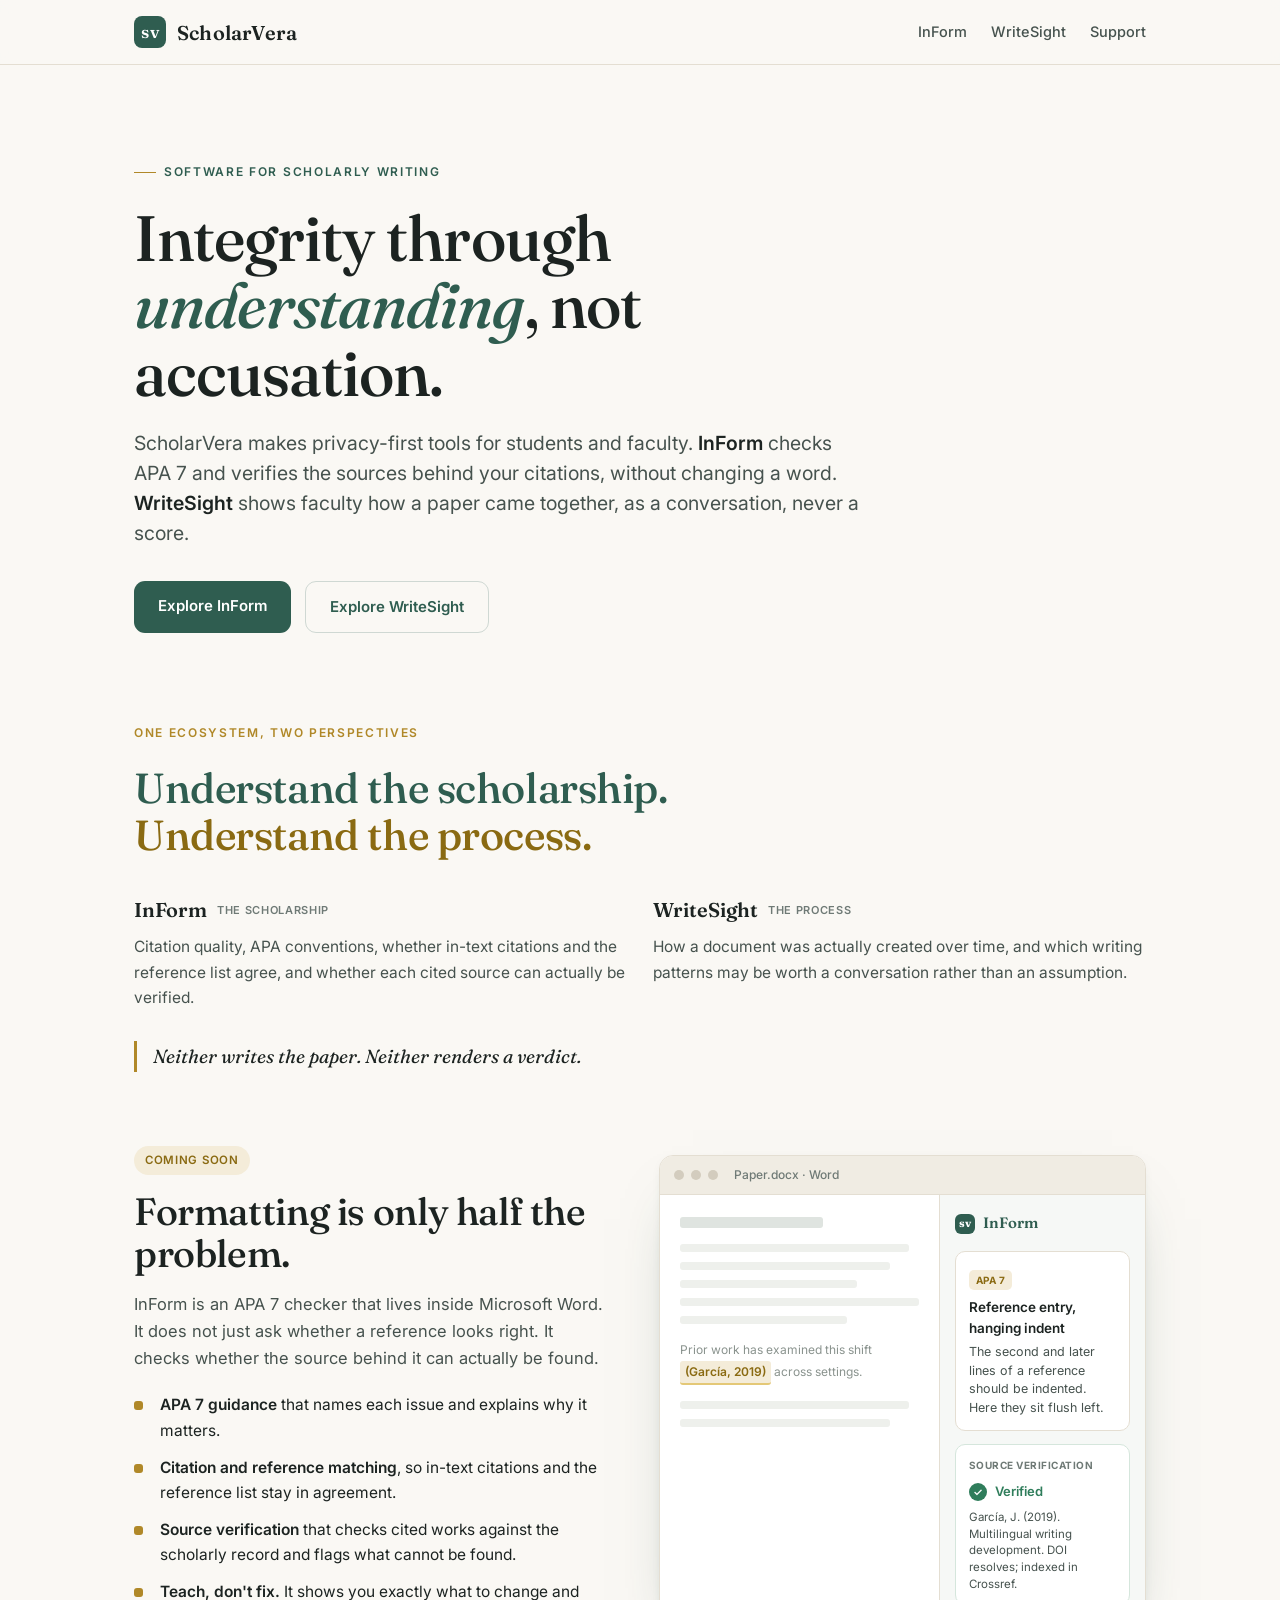
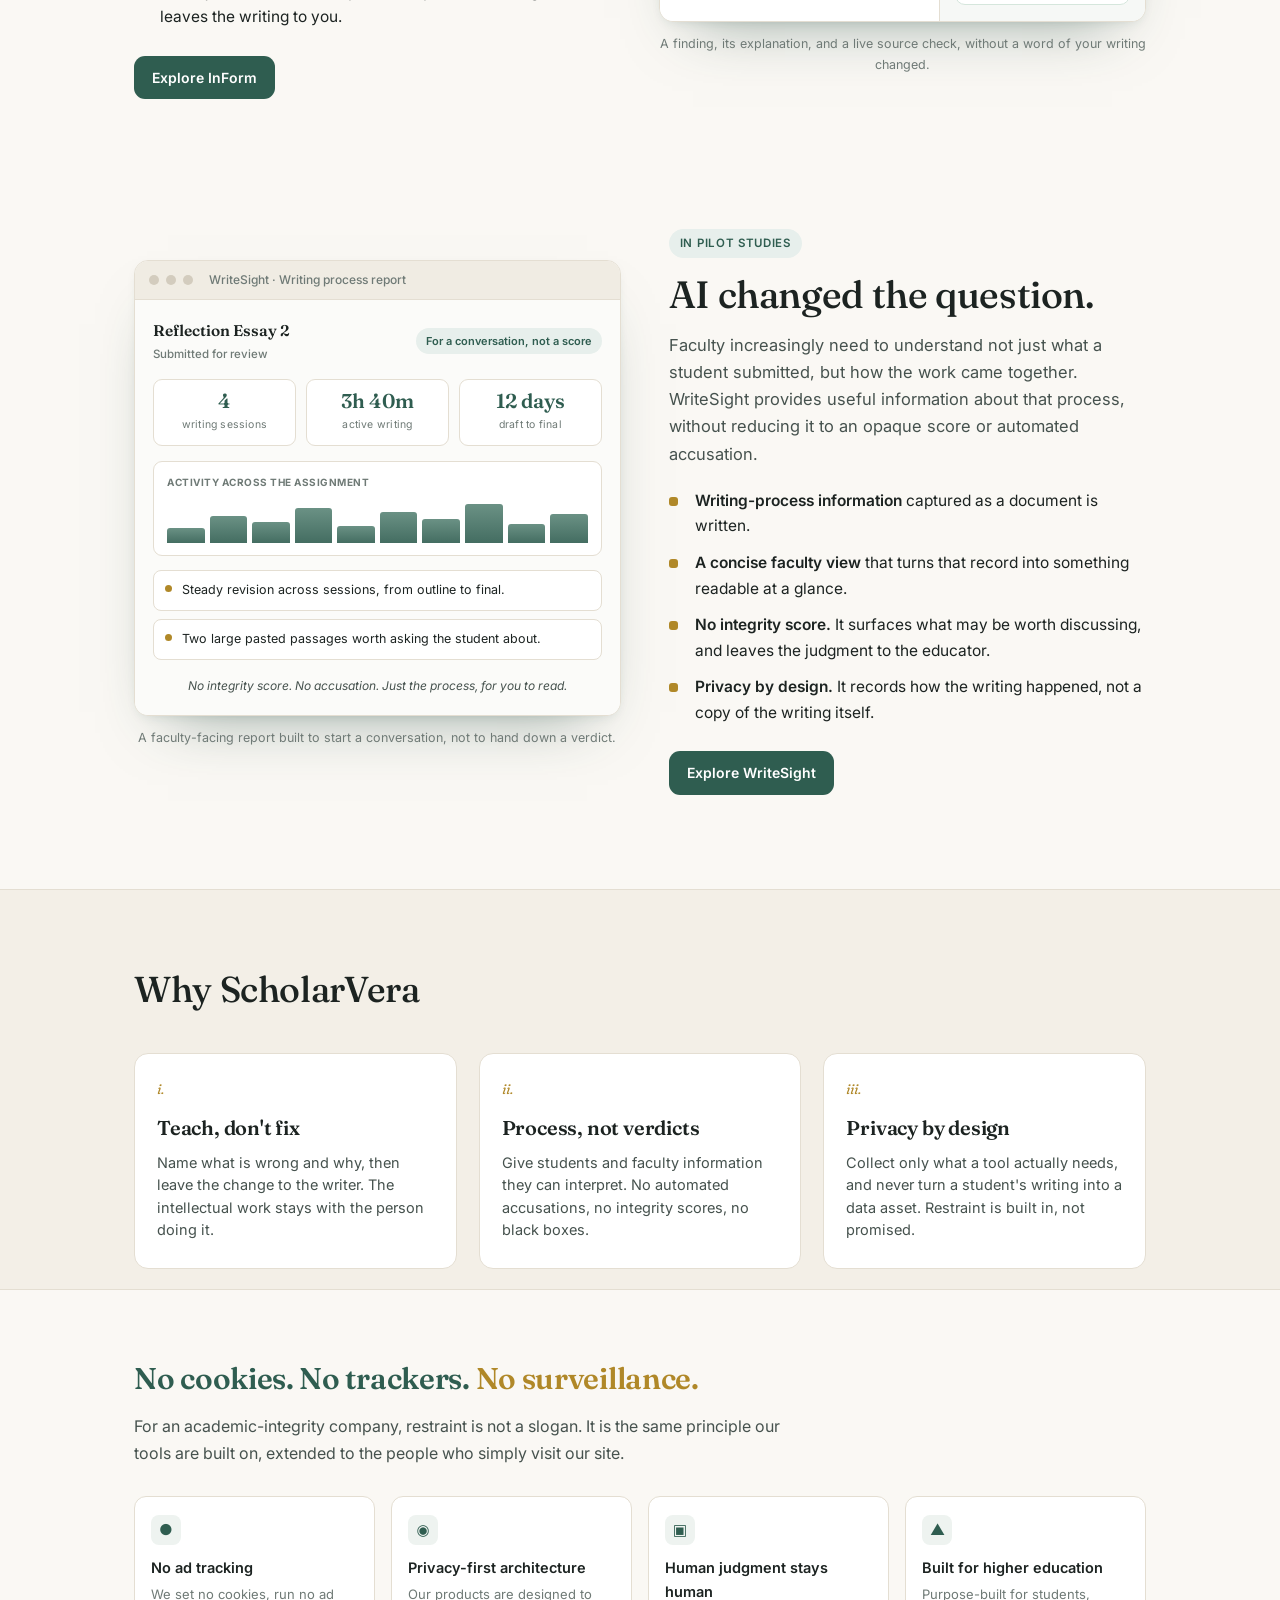
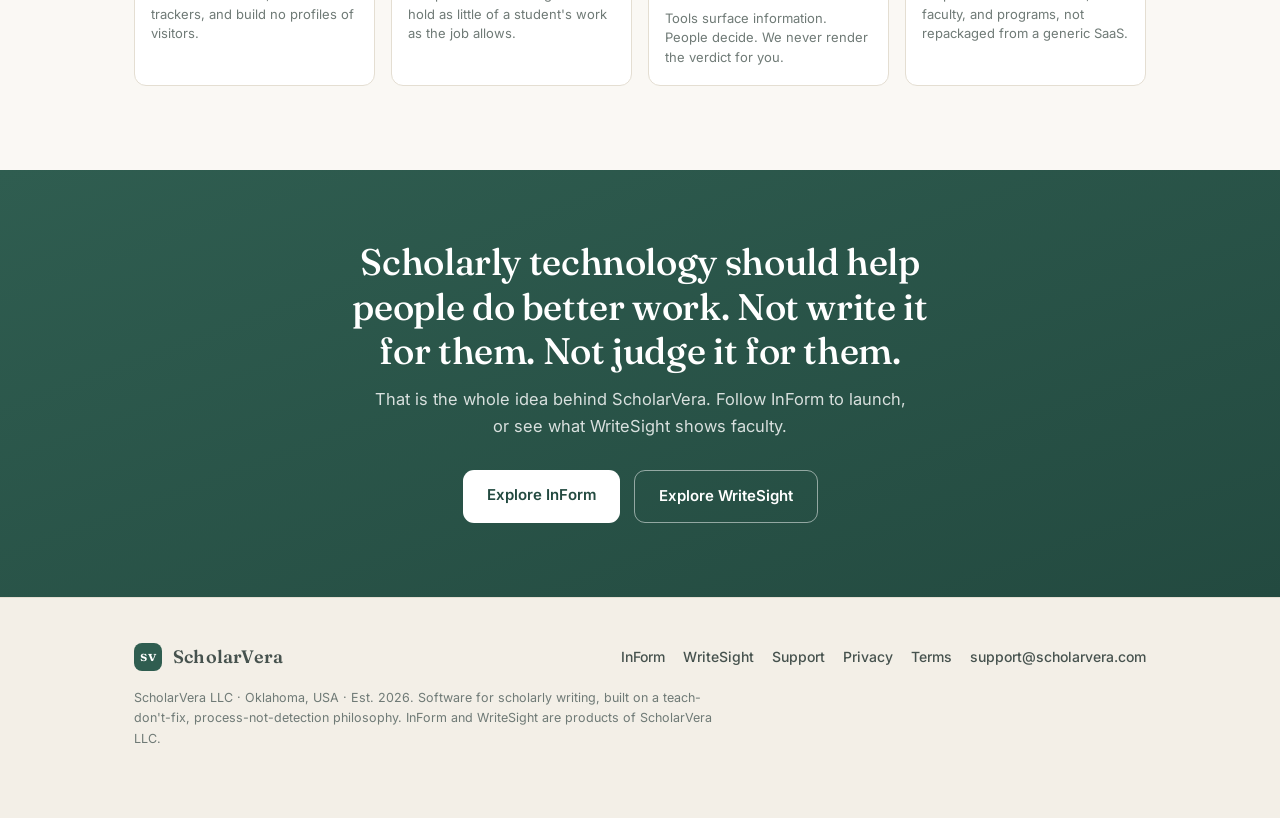
==== commit 1e4ad468: "Add files via upload" ====
--- a/index.html
+++ b/index.html
@@ -3,8 +3,16 @@
 <head>
 <meta charset="utf-8">
 <meta name="viewport" content="width=device-width, initial-scale=1">
-<meta name="description" content="ScholarVera builds academic integrity tools that support authentic assessment. WriteSight records how a document was written; our reference checker verifies citations without ever storing student work.">
-<title>ScholarVera — integrity through process, not detection</title>
+<title>ScholarVera: integrity through understanding, not accusation</title>
+<meta name="description" content="ScholarVera makes privacy-first tools for scholarly writing. InForm checks APA 7 and verifies the sources behind your citations without changing a word. WriteSight shows faculty how a paper came together, as a conversation, never a score.">
+<link rel="icon" type="image/svg+xml" href="assets/favicon.svg">
+<link rel="icon" type="image/svg+xml" href="[data-uri]">
+<link rel="apple-touch-icon" href="assets/apple-touch-icon.png">
+<meta property="og:type" content="website">
+<meta property="og:title" content="ScholarVera: integrity through understanding, not accusation">
+<meta property="og:description" content="Privacy-first tools for scholarly writing. InForm understands the scholarship. WriteSight understands the process. Neither writes the paper. Neither renders a verdict.">
+<meta property="og:url" content="https://www.scholarvera.com/">
+<meta name="theme-color" content="#2f5d50">
 <link rel="preconnect" href="https://fonts.googleapis.com">
 <link rel="preconnect" href="https://fonts.gstatic.com" crossorigin>
 <link href="https://fonts.googleapis.com/css2?family=Fraunces:opsz,ital,wght@9..144,0,400;9..144,0,500;9..144,0,600;9..144,1,400;9..144,1,500&family=Inter:wght@400;500;600&display=swap" rel="stylesheet">
@@ -12,195 +20,392 @@
   :root{
     --ink:#1c2321; --ink-soft:#46524e; --ink-faint:#6f7a76;
     --paper:#faf8f4; --paper-2:#f3efe7; --card:#ffffff;
-    --teal:#2f5d50; --teal-deep:#234a40; --gold:#b08828; --gold-soft:#f4ecd9;
+    --teal:#2f5d50; --teal-deep:#234a40; --gold:#b08828; --gold-dk:#8a6a12; --gold-soft:#f4ecd9;
     --line:#e4ded2; --line-soft:#eee9df;
-    --maxw:960px;
+    --ok:#2f7d5b;
+    --maxw:1060px;
   }
   *{box-sizing:border-box}
   html{scroll-behavior:smooth}
   body{margin:0; background:var(--paper); color:var(--ink); font-family:"Inter",-apple-system,system-ui,sans-serif; font-size:17px; line-height:1.65; -webkit-font-smoothing:antialiased}
   .wrap{max-width:var(--maxw); margin:0 auto; padding:0 24px}
+  a{color:inherit}
+  .skip{position:absolute; left:-999px; top:0; background:var(--teal); color:#fff; padding:10px 16px; border-radius:0 0 8px 0; z-index:100}
+  .skip:focus{left:0}
 
   header.site{border-bottom:1px solid var(--line); background:rgba(250,248,244,.85); backdrop-filter:blur(8px); position:sticky; top:0; z-index:10}
-  .nav{display:flex; align-items:center; justify-content:space-between; height:62px}
-  .brand{display:flex; align-items:center; gap:10px; text-decoration:none; color:var(--ink)}
-  .brand .mark{width:30px; height:30px; border-radius:7px; background:var(--teal); color:#fff; display:grid; place-items:center; font-family:"Fraunces",serif; font-weight:600; font-size:16px; letter-spacing:.5px}
-  .brand .name{font-family:"Fraunces",serif; font-weight:600; font-size:19px; letter-spacing:.2px}
-  .nav-links{display:flex; gap:22px}
-  .nav-links a{text-decoration:none; color:var(--ink-soft); font-size:14px; font-weight:500}
+  .nav{display:flex; align-items:center; justify-content:space-between; height:64px}
+  .brand{display:flex; align-items:center; gap:11px; text-decoration:none; color:var(--ink)}
+  .brand .mark{width:32px; height:32px; border-radius:8px; background:var(--teal); color:#fff; display:grid; place-items:center; font-family:"Fraunces",serif; font-weight:600; font-size:17px; letter-spacing:.5px}
+  .brand .name{font-family:"Fraunces",serif; font-weight:600; font-size:20px; letter-spacing:.2px}
+  .nav-links{display:flex; gap:24px; align-items:center}
+  .nav-links a{text-decoration:none; color:var(--ink-soft); font-size:14.5px; font-weight:500}
   .nav-links a:hover{color:var(--teal)}
-
-  /* hero */
-  .hero{padding:78px 0 56px; border-bottom:1px solid var(--line)}
+  .nav-links a.cta{background:var(--teal); color:#fff; padding:8px 16px; border-radius:9px}
+  .nav-links a.cta:hover{background:var(--teal-deep); color:#fff}
+  @media (max-width:600px){ .nav-links{gap:16px; font-size:14px} }
+
+  section{scroll-margin-top:80px}
+  .kicker{font-size:12px; font-weight:600; letter-spacing:.14em; text-transform:uppercase; color:var(--gold); display:block; margin-bottom:22px}
   .eyebrow{display:inline-flex; align-items:center; gap:8px; font-size:12px; font-weight:600; letter-spacing:.14em; text-transform:uppercase; color:var(--teal); margin-bottom:22px}
   .eyebrow::before{content:""; width:22px; height:1.5px; background:var(--gold)}
-  .hero h1{font-family:"Fraunces",serif; font-weight:500; font-size:clamp(40px,7vw,68px); line-height:1.02; letter-spacing:-.015em; margin:0 0 22px; max-width:14ch}
+
+  /* hero */
+  .hero{padding:88px 0 26px}
+  .hero h1{font-family:"Fraunces",serif; font-weight:500; font-size:clamp(38px,6.6vw,64px); line-height:1.05; letter-spacing:-.015em; margin:0 0 22px; max-width:16ch}
   .hero h1 em{font-style:italic; color:var(--teal); font-weight:500}
-  .hero .lead{font-size:20px; line-height:1.5; color:var(--ink-soft); max-width:54ch; margin:0 0 30px}
-  .cta-row{display:flex; flex-wrap:wrap; gap:12px}
-  .btn{display:inline-block; text-decoration:none; font-weight:600; font-size:15px; padding:12px 22px; border-radius:9px; transition:transform .12s ease}
+  .hero .lead{font-size:19.5px; line-height:1.55; color:var(--ink-soft); max-width:62ch; margin:0 0 32px}
+  .hero .lead b{color:var(--ink); font-weight:600}
+  .btnrow{display:flex; gap:14px; flex-wrap:wrap}
+  .btn{display:inline-block; text-decoration:none; font-weight:600; font-size:15px; padding:13px 24px; border-radius:11px; transition:transform .12s ease, background .12s ease}
   .btn:active{transform:translateY(1px)}
   .btn.primary{background:var(--teal); color:#fff}
   .btn.primary:hover{background:var(--teal-deep)}
-  .btn.ghost{background:transparent; color:var(--teal); border:1px solid #cfd8d3}
+  .btn.ghost{background:transparent; color:var(--teal); border:1.5px solid #cfd8d3}
   .btn.ghost:hover{border-color:var(--teal); background:#fff}
-
-  /* provenance ribbon — the signature visual */
-  .ribbon{margin-top:48px; background:var(--card); border:1px solid var(--line); border-radius:16px; padding:24px 26px; box-shadow:0 1px 0 rgba(28,35,33,.03), 0 20px 50px -34px rgba(35,74,64,.35)}
-  .ribbon .cap{display:flex; align-items:baseline; justify-content:space-between; gap:12px; margin-bottom:16px}
-  .ribbon .cap .t{font-family:"Fraunces",serif; font-style:italic; font-size:16px; color:var(--ink-soft)}
-  .ribbon .cap .legend{display:flex; gap:14px; font-size:12px; color:var(--ink-faint)}
-  .ribbon .cap .legend span{display:inline-flex; align-items:center; gap:5px}
-  .dot{width:8px; height:8px; border-radius:50%; display:inline-block}
-  .dot.type{background:var(--teal)} .dot.paste{background:var(--gold)} .dot.rev{background:#9bb0a8}
-  .bars{display:flex; align-items:flex-end; gap:3px; height:64px}
-  .bars i{flex:1; border-radius:2px 2px 0 0; opacity:0; animation:rise .5s ease forwards}
-  @keyframes rise{to{opacity:1}}
-  @media (prefers-reduced-motion:reduce){.bars i{animation:none; opacity:1}}
-
-  /* section shell */
-  section{padding:64px 0}
-  .sec-head{display:flex; align-items:baseline; gap:14px; margin-bottom:8px}
-  .sec-kicker{font-size:12px; font-weight:600; letter-spacing:.14em; text-transform:uppercase; color:var(--gold)}
-  h2{font-family:"Fraunces",serif; font-weight:600; font-size:clamp(26px,4vw,34px); line-height:1.12; letter-spacing:-.01em; margin:0 0 18px}
-  p{margin:0 0 16px; color:var(--ink-soft)}
-  .approach{border-top:1px solid var(--line); border-bottom:1px solid var(--line); background:linear-gradient(180deg,#f6f2ea,#faf8f4)}
-  .pull{font-family:"Fraunces",serif; font-weight:500; font-size:clamp(22px,3.4vw,30px); line-height:1.28; letter-spacing:-.01em; color:var(--ink); max-width:24ch; margin:0 0 26px}
-  .pull em{font-style:italic; color:var(--teal)}
-  .approach p{max-width:62ch}
-  .approach p strong{color:var(--ink); font-weight:600}
-
-  /* product cards */
-  .cards{display:grid; grid-template-columns:1fr 1fr; gap:22px; margin-top:30px}
-  .pc{background:var(--card); border:1px solid var(--line); border-radius:16px; padding:28px; display:flex; flex-direction:column; box-shadow:0 12px 34px -28px rgba(35,74,64,.4)}
-  .pc .tag{font-size:12px; font-weight:600; letter-spacing:.1em; text-transform:uppercase; color:var(--teal); margin-bottom:12px}
-  .pc h3{font-family:"Fraunces",serif; font-weight:600; font-size:24px; margin:0 0 12px}
-  .pc p{font-size:15.5px; margin:0 0 18px}
-  .pc .feat{margin-top:auto; padding-top:16px; border-top:1px solid var(--line-soft); font-size:13px; color:var(--ink-faint); letter-spacing:.01em}
-
-  footer.site{border-top:1px solid var(--line); padding:40px 0 56px; color:var(--ink-faint); font-size:14px; background:var(--paper-2)}
+  .btn.sm{font-size:14px; padding:10px 18px}
+
+  /* umbrella */
+  .umbrella{padding:64px 0 8px}
+  .umbrella h2{font-family:"Fraunces",serif; font-weight:500; font-size:clamp(28px,4.4vw,42px); line-height:1.12; letter-spacing:-.01em; margin:0 0 12px; max-width:20ch}
+  .umbrella h2 .a{color:var(--teal)} .umbrella h2 .b{color:var(--gold-dk)}
+  .umbrella .two{display:grid; grid-template-columns:1fr 1fr; gap:26px; margin-top:34px}
+  .umbrella .col h3{font-family:"Fraunces",serif; font-weight:600; font-size:20px; margin:0 0 8px; display:flex; align-items:center; gap:10px}
+  .umbrella .col h3 .tag{font-family:"Inter",sans-serif; font-size:11px; font-weight:600; letter-spacing:.06em; text-transform:uppercase; color:var(--ink-faint)}
+  .umbrella .col p{margin:0; color:var(--ink-soft); font-size:15.5px}
+  .umbrella .closing{margin:30px 0 0; font-family:"Fraunces",serif; font-style:italic; font-size:19px; color:var(--ink); border-left:3px solid var(--gold); padding-left:16px}
+  @media (max-width:640px){ .umbrella .two{grid-template-columns:1fr; gap:18px} }
+
+  /* product blocks */
+  .product{padding:64px 0}
+  .product .inner{display:grid; grid-template-columns:1fr 1.02fr; gap:48px; align-items:center}
+  .product.rev .inner{grid-template-columns:1.02fr 1fr}
+  .product.rev .copy{order:2} .product.rev .shotwrap{order:1}
+  .status{display:inline-block; font-size:11.5px; font-weight:600; letter-spacing:.06em; text-transform:uppercase; padding:5px 11px; border-radius:100px; margin-bottom:16px}
+  .status.soon{background:var(--gold-soft); color:var(--gold-dk)}
+  .status.pilot{background:#e7efec; color:var(--teal)}
+  .product h2{font-family:"Fraunces",serif; font-weight:500; font-size:clamp(28px,4.2vw,38px); line-height:1.1; letter-spacing:-.01em; margin:0 0 16px}
+  .product .desc{font-size:16.5px; color:var(--ink-soft); margin:0 0 20px}
+  .featlist{list-style:none; margin:0 0 26px; padding:0; display:grid; gap:11px}
+  .featlist li{position:relative; padding-left:26px; font-size:15.5px; color:var(--ink)}
+  .featlist li::before{content:""; position:absolute; left:0; top:9px; width:9px; height:9px; border-radius:3px; background:var(--gold)}
+  .featlist li b{font-weight:600}
+  @media (max-width:820px){ .product .inner,.product.rev .inner{grid-template-columns:1fr; gap:30px} .product.rev .copy{order:1} .product.rev .shotwrap{order:2} }
+
+  /* app-window mockups */
+  .shot{border:1px solid var(--line); border-radius:14px; overflow:hidden; background:#fff; box-shadow:0 30px 60px -34px rgba(35,74,64,.5), 0 4px 14px -8px rgba(35,74,64,.25)}
+  .shot-bar{display:flex; align-items:center; gap:7px; padding:9px 14px; background:#f0ece3; border-bottom:1px solid var(--line)}
+  .shot-bar .d{width:10px; height:10px; border-radius:50%; background:#d3ccbe}
+  .shot-title{margin-left:9px; font-size:12px; color:var(--ink-faint); font-weight:500}
+
+  /* InForm shot */
+  .inform-shot{display:grid; grid-template-columns:1.35fr 1fr; min-height:280px}
+  .inform-shot .doc{padding:22px 20px; background:#fff}
+  .inform-shot .doc .h{height:11px; width:60%; border-radius:3px; background:#dfe4e0; margin:0 0 16px}
+  .inform-shot .doc .ln{height:8px; border-radius:3px; background:#eef0ec; margin:0 0 10px}
+  .inform-shot .doc .ln.s{width:88%} .inform-shot .doc .ln.m{width:96%} .inform-shot .doc .ln.x{width:74%}
+  .inform-shot .doc .cite{display:inline-block; background:var(--gold-soft); color:var(--gold-dk); border-bottom:2px solid #e4c877; border-radius:3px; padding:1px 5px; font-size:12px; font-weight:600}
+  .inform-shot .pane{background:#f6f8f6; border-left:1px solid var(--line); padding:16px 15px; display:flex; flex-direction:column; gap:13px}
+  .inform-shot .pane-head{display:flex; align-items:center; gap:8px; font-family:"Fraunces",serif; font-weight:600; font-size:15px; color:var(--teal); padding-bottom:2px}
+  .inform-shot .pane-head .m{width:20px; height:20px; border-radius:6px; background:var(--teal); color:#fff; display:grid; place-items:center; font-size:11px; font-weight:700}
+  .card-f{background:#fff; border:1px solid var(--line); border-radius:10px; padding:12px 13px}
+  .card-f .chip{display:inline-block; font-size:10px; font-weight:700; letter-spacing:.05em; text-transform:uppercase; color:var(--gold-dk); background:var(--gold-soft); padding:2px 7px; border-radius:5px; margin-bottom:7px}
+  .card-f .ft{font-weight:600; font-size:13.5px; margin:0 0 5px; color:var(--ink)}
+  .card-f p{margin:0; font-size:12.5px; line-height:1.5; color:var(--ink-soft)}
+  .card-v{background:#fff; border:1px solid #d5e6dc; border-radius:10px; padding:12px 13px}
+  .card-v .vh{font-size:10px; font-weight:700; letter-spacing:.05em; text-transform:uppercase; color:var(--ink-faint); margin-bottom:8px}
+  .card-v .vrow{display:flex; align-items:center; gap:8px; font-size:13px; font-weight:600; color:var(--ok); margin-bottom:6px}
+  .card-v .tick{width:18px; height:18px; border-radius:50%; background:var(--ok); color:#fff; display:grid; place-items:center; font-size:11px; flex:none}
+  .card-v .vcite{font-size:11.5px; line-height:1.45; color:var(--ink-soft)}
+
+  /* WriteSight shot */
+  .ws-shot{padding:18px 18px 20px; background:#fbfbf9}
+  .ws-head{display:flex; align-items:center; justify-content:space-between; gap:12px; margin-bottom:15px; flex-wrap:wrap}
+  .ws-doc{font-family:"Fraunces",serif; font-weight:600; font-size:15.5px; color:var(--ink)}
+  .ws-doc span{display:block; font-family:"Inter",sans-serif; font-weight:500; font-size:11.5px; color:var(--ink-faint); margin-top:2px}
+  .ws-note{font-size:11px; font-weight:600; color:var(--teal); background:#e7efec; padding:4px 10px; border-radius:100px; white-space:nowrap}
+  .ws-stats{display:grid; grid-template-columns:repeat(3,1fr); gap:10px; margin-bottom:15px}
+  .ws-stats .stat{background:#fff; border:1px solid var(--line); border-radius:9px; padding:11px 10px; text-align:center}
+  .ws-stats .stat b{display:block; font-family:"Fraunces",serif; font-size:20px; font-weight:600; color:var(--teal); line-height:1}
+  .ws-stats .stat span{display:block; font-size:10.5px; color:var(--ink-faint); margin-top:5px; letter-spacing:.02em}
+  .ws-tl{background:#fff; border:1px solid var(--line); border-radius:9px; padding:12px 13px; margin-bottom:14px}
+  .ws-tl .tlh{font-size:10px; font-weight:700; letter-spacing:.05em; text-transform:uppercase; color:var(--ink-faint); margin-bottom:9px}
+  .ws-tl .bars{display:flex; align-items:flex-end; gap:5px; height:44px}
+  .ws-tl .bars i{flex:1; background:linear-gradient(180deg,#5a8577,#2f5d50); border-radius:3px 3px 0 0; opacity:.9}
+  .ws-flags{display:grid; gap:8px; margin-bottom:14px}
+  .ws-flags div{position:relative; padding-left:20px; font-size:12.5px; color:var(--ink); background:#fff; border:1px solid var(--line); border-radius:8px; padding:9px 11px 9px 28px}
+  .ws-flags div::before{content:""; position:absolute; left:11px; top:14px; width:7px; height:7px; border-radius:50%; background:var(--gold)}
+  .ws-noscore{font-size:12px; color:var(--ink-soft); font-style:italic; text-align:center; padding-top:2px}
+
+  .shot-cap{margin-top:12px; font-size:12.5px; color:var(--ink-faint); text-align:center}
+
+  /* why */
+  .why{padding:70px 0 20px; background:var(--paper-2); border-top:1px solid var(--line); border-bottom:1px solid var(--line); margin-top:30px}
+  .why h2{font-family:"Fraunces",serif; font-weight:500; font-size:clamp(26px,4vw,36px); margin:0 0 34px; letter-spacing:-.01em}
+  .principles{display:grid; grid-template-columns:repeat(3,1fr); gap:22px}
+  .pr{background:var(--card); border:1px solid var(--line); border-radius:14px; padding:24px 22px 26px}
+  .pr .n{font-family:"Fraunces",serif; font-style:italic; font-size:14px; color:var(--gold); margin-bottom:10px}
+  .pr h3{font-family:"Fraunces",serif; font-weight:600; font-size:20px; margin:0 0 8px; letter-spacing:-.01em}
+  .pr p{font-size:14.5px; margin:0; color:var(--ink-soft); line-height:1.55}
+  @media (max-width:720px){ .principles{grid-template-columns:1fr} }
+
+  /* trust */
+  .trust{padding:64px 0 20px}
+  .trust .badge{font-family:"Fraunces",serif; font-weight:600; font-size:clamp(22px,3.4vw,30px); color:var(--teal); letter-spacing:-.01em; margin:0 0 10px}
+  .trust .badge .dot{color:var(--gold)}
+  .trust .sub{color:var(--ink-soft); font-size:16px; max-width:66ch; margin:0 0 30px}
+  .tgrid{display:grid; grid-template-columns:repeat(4,1fr); gap:16px}
+  .tgrid .t{border:1px solid var(--line); border-radius:12px; padding:18px 16px; background:var(--card)}
+  .tgrid .t .ico{width:30px; height:30px; border-radius:8px; background:#eef3f0; color:var(--teal); display:grid; place-items:center; margin-bottom:11px; font-size:15px}
+  .tgrid .t h4{margin:0 0 5px; font-size:14.5px; font-weight:600; font-family:"Inter",sans-serif}
+  .tgrid .t p{margin:0; font-size:13px; color:var(--ink-faint); line-height:1.5}
+  @media (max-width:820px){ .tgrid{grid-template-columns:1fr 1fr} }
+  @media (max-width:480px){ .tgrid{grid-template-columns:1fr} }
+
+  .finalcta{margin-top:64px; background:linear-gradient(160deg,var(--teal),var(--teal-deep)); color:#fff}
+  .finalcta .in{padding:70px 0 74px; text-align:center}
+  .finalcta h2{font-family:"Fraunces",serif; font-weight:500; font-size:clamp(25px,3.8vw,37px); line-height:1.2; letter-spacing:-.01em; margin:0 auto 12px; max-width:24ch; color:#fff}
+  .finalcta p{color:rgba(255,255,255,.82); font-size:16.5px; max-width:54ch; margin:0 auto 30px}
+  .finalcta .btnrow{justify-content:center}
+  .finalcta .btn.primary{background:#fff; color:var(--teal-deep)}
+  .finalcta .btn.primary:hover{background:var(--gold-soft)}
+  .finalcta .btn.ghost{color:#fff; border-color:rgba(255,255,255,.5)}
+  .finalcta .btn.ghost:hover{border-color:#fff; background:rgba(255,255,255,.08)}
+
+  footer.site{border-top:1px solid var(--line); padding:44px 0 56px; color:var(--ink-faint); font-size:14px; background:var(--paper-2); margin-top:0}
   .foot-row{display:flex; flex-wrap:wrap; gap:14px 22px; align-items:center; justify-content:space-between}
   .foot-links{display:flex; gap:18px; flex-wrap:wrap}
   .foot-links a{color:var(--ink-soft); text-decoration:none; font-weight:500}
   .foot-links a:hover{color:var(--teal)}
-  .foot-note{margin-top:16px; font-size:12.5px; color:var(--ink-faint); max-width:64ch}
+  .foot-note{margin-top:16px; font-size:12.5px; color:var(--ink-faint); max-width:74ch}
 
   :focus-visible{outline:2px solid var(--teal); outline-offset:3px; border-radius:3px}
   @media (prefers-reduced-motion:reduce){html{scroll-behavior:auto}}
-  @media (max-width:680px){
-    .cards{grid-template-columns:1fr}
-    .hero{padding:54px 0 40px}
-    section{padding:48px 0}
-  }
 </style>
 </head>
 <body>
+<a class="skip" href="#main">Skip to content</a>
 <header class="site">
   <div class="wrap nav">
-    <a class="brand" href="https://www.scholarvera.com/"><span class="mark">sv</span><span class="name">ScholarVera</span></a>
-    <nav class="nav-links">
-      <a href="#products">Tools</a>
-      <a href="#approach">Approach</a>
-      <a href="https://www.scholarvera.com/support">Support</a>
+    <a class="brand" href="/"><span class="mark" aria-hidden="true">sv</span><span class="name">ScholarVera</span></a>
+    <nav class="nav-links" aria-label="Primary">
+      <a href="/inform">InForm</a>
+      <a href="/writesight">WriteSight</a>
+      <a href="/support">Support</a>
     </nav>
   </div>
 </header>
 
-<div class="hero">
-  <div class="wrap">
-    <span class="eyebrow">Academic integrity software</span>
-    <h1>Integrity through <em>process</em>, not detection.</h1>
-    <p class="lead">ScholarVera builds tools that show how scholarly work comes together — so assessment can be a conversation about writing, not a verdict handed down by a machine.</p>
-    <div class="cta-row">
-      <a class="btn primary" href="#products">See the tools</a>
-      <a class="btn ghost" href="#approach">Why process</a>
-    </div>
-
-    <div class="ribbon" aria-hidden="true">
-      <div class="cap">
-        <span class="t">A document, as it was written</span>
-        <span class="legend">
-          <span><i class="dot type"></i>typed</span>
-          <span><i class="dot paste"></i>pasted</span>
-          <span><i class="dot rev"></i>revised</span>
-        </span>
-      </div>
-      <div class="bars" id="bars"></div>
-    </div>
-  </div>
-</div>
-
-<section class="approach" id="approach">
-  <div class="wrap">
-    <div class="sec-head"><span class="sec-kicker">The approach</span></div>
-    <p class="pull">A score that says <em>"73% AI"</em> ends a conversation. A record of how the work was built begins one.</p>
-    <p>Most academic-integrity tools work by suspicion: they scan a finished document and return a probability that a student cheated. The number is unfalsifiable, the student has no way to answer it, and the faculty member is handed an accusation instead of a teaching moment.</p>
-    <p>ScholarVera takes the opposite stance. Our tools surface what actually happened — how a draft was assembled, whether a citation resolves to a real source — and frame it as something <strong>worth a conversation</strong>, never as a finding. The goal is authentic assessment in competency-based education, not automated policing.</p>
-    <p>That philosophy shapes the engineering. Where a tool can avoid collecting student work, it does. Where a signal could be read as a verdict, it isn't allowed to be.</p>
-  </div>
-</section>
-
-<section id="products">
-  <div class="wrap">
-    <div class="sec-head"><span class="sec-kicker">The tools</span></div>
-    <h2>Two tools, one philosophy.</h2>
-    <div class="cards">
-      <div class="pc">
-        <span class="tag">Microsoft Word add-in</span>
-        <h3>WriteSight</h3>
-        <p>WriteSight records the provenance of a document — the typing, pasting, and revision that built it — and stores that record inside the file itself. Nothing is sent to a server. The provenance travels with the document and reaches faculty as context for a conversation about the writing, framed as observations rather than conclusions.</p>
-        <div class="feat">Document-resident record &middot; tamper-evident &middot; Windows &amp; Mac</div>
-      </div>
-      <div class="pc">
-        <span class="tag">Web tool</span>
-        <h3>Reference verification</h3>
-        <p>Paste a reference list and the tool checks each citation against scholarly sources, flagging the ones that don't resolve to a real work. It is built around a single promise: it will never falsely confirm a fabricated source. The tool holds nothing — references go in, results come back, and no student writing is stored.</p>
-        <div class="feat">Never confirms a fake &middot; no document storage &middot; sortable results</div>
-      </div>
-    </div>
-  </div>
-</section>
+<main id="main">
+  <!-- HERO -->
+  <section class="hero">
+    <div class="wrap">
+      <span class="eyebrow">Software for scholarly writing</span>
+      <h1>Integrity through <em>understanding</em>, not accusation.</h1>
+      <p class="lead">ScholarVera makes privacy-first tools for students and faculty. <b>InForm</b> checks APA&nbsp;7 and verifies the sources behind your citations, without changing a word. <b>WriteSight</b> shows faculty how a paper came together, as a conversation, never a score.</p>
+      <div class="btnrow">
+        <a class="btn primary" href="/inform">Explore InForm</a>
+        <a class="btn ghost" href="/writesight">Explore WriteSight</a>
+      </div>
+    </div>
+  </section>
+
+  <!-- UMBRELLA -->
+  <section class="umbrella">
+    <div class="wrap">
+      <span class="kicker">One ecosystem, two perspectives</span>
+      <h2><span class="a">Understand the scholarship.</span> <span class="b">Understand the process.</span></h2>
+      <div class="two">
+        <div class="col">
+          <h3>InForm <span class="tag">the scholarship</span></h3>
+          <p>Citation quality, APA conventions, whether in-text citations and the reference list agree, and whether each cited source can actually be verified.</p>
+        </div>
+        <div class="col">
+          <h3>WriteSight <span class="tag">the process</span></h3>
+          <p>How a document was actually created over time, and which writing patterns may be worth a conversation rather than an assumption.</p>
+        </div>
+      </div>
+      <p class="closing">Neither writes the paper. Neither renders a verdict.</p>
+    </div>
+  </section>
+
+  <!-- INFORM -->
+  <section class="product" id="inform-block">
+    <div class="wrap inner">
+      <div class="copy">
+        <span class="status soon">Coming soon</span>
+        <h2>Formatting is only half the problem.</h2>
+        <p class="desc">InForm is an APA&nbsp;7 checker that lives inside Microsoft Word. It does not just ask whether a reference looks right. It checks whether the source behind it can actually be found.</p>
+        <ul class="featlist">
+          <li><b>APA&nbsp;7 guidance</b> that names each issue and explains why it matters.</li>
+          <li><b>Citation and reference matching</b>, so in-text citations and the reference list stay in agreement.</li>
+          <li><b>Source verification</b> that checks cited works against the scholarly record and flags what cannot be found.</li>
+          <li><b>Teach, don't fix.</b> It shows you exactly what to change and leaves the writing to you.</li>
+        </ul>
+        <a class="btn primary sm" href="/inform">Explore InForm</a>
+      </div>
+      <div class="shotwrap">
+        <div class="shot" role="img" aria-label="InForm inside Microsoft Word: an APA reference-formatting issue is explained in a side pane, alongside a source-verification result confirming the cited work is real.">
+          <div class="shot-bar"><span class="d"></span><span class="d"></span><span class="d"></span><span class="shot-title">Paper.docx &middot; Word</span></div>
+          <div class="inform-shot">
+            <div class="doc">
+              <div class="h"></div>
+              <div class="ln m"></div><div class="ln s"></div>
+              <div class="ln x"></div>
+              <div class="ln" style="width:100%"></div>
+              <div class="ln" style="width:70%; margin-bottom:16px"></div>
+              <div style="font-size:12px; color:#8a938e; line-height:1.7">Prior work has examined this shift <span class="cite">(Garc&iacute;a, 2019)</span> across settings.</div>
+              <div class="ln m" style="margin-top:16px"></div><div class="ln s"></div>
+            </div>
+            <div class="pane">
+              <div class="pane-head"><span class="m">sv</span> InForm</div>
+              <div class="card-f">
+                <span class="chip">APA 7</span>
+                <p class="ft">Reference entry, hanging indent</p>
+                <p>The second and later lines of a reference should be indented. Here they sit flush left.</p>
+              </div>
+              <div class="card-v">
+                <div class="vh">Source verification</div>
+                <div class="vrow"><span class="tick">&#10003;</span> Verified</div>
+                <div class="vcite">Garc&iacute;a, J. (2019). Multilingual writing development. DOI resolves; indexed in Crossref.</div>
+              </div>
+            </div>
+          </div>
+        </div>
+        <p class="shot-cap">A finding, its explanation, and a live source check, without a word of your writing changed.</p>
+      </div>
+    </div>
+  </section>
+
+  <!-- WRITESIGHT -->
+  <section class="product rev" id="writesight-block">
+    <div class="wrap inner">
+      <div class="copy">
+        <span class="status pilot">In pilot studies</span>
+        <h2>AI changed the question.</h2>
+        <p class="desc">Faculty increasingly need to understand not just what a student submitted, but how the work came together. WriteSight provides useful information about that process, without reducing it to an opaque score or automated accusation.</p>
+        <ul class="featlist">
+          <li><b>Writing-process information</b> captured as a document is written.</li>
+          <li><b>A concise faculty view</b> that turns that record into something readable at a glance.</li>
+          <li><b>No integrity score.</b> It surfaces what may be worth discussing, and leaves the judgment to the educator.</li>
+          <li><b>Privacy by design.</b> It records how the writing happened, not a copy of the writing itself.</li>
+        </ul>
+        <a class="btn primary sm" href="/writesight">Explore WriteSight</a>
+      </div>
+      <div class="shotwrap">
+        <div class="shot" role="img" aria-label="WriteSight faculty report: a writing-process summary showing sessions, active writing time, a revision timeline, and two neutral observations, with a clear note that there is no integrity score.">
+          <div class="shot-bar"><span class="d"></span><span class="d"></span><span class="d"></span><span class="shot-title">WriteSight &middot; Writing process report</span></div>
+          <div class="ws-shot">
+            <div class="ws-head">
+              <div class="ws-doc">Reflection Essay 2<span>Submitted for review</span></div>
+              <span class="ws-note">For a conversation, not a score</span>
+            </div>
+            <div class="ws-stats">
+              <div class="stat"><b>4</b><span>writing sessions</span></div>
+              <div class="stat"><b>3h 40m</b><span>active writing</span></div>
+              <div class="stat"><b>12 days</b><span>draft to final</span></div>
+            </div>
+            <div class="ws-tl">
+              <div class="tlh">Activity across the assignment</div>
+              <div class="bars"><i style="height:35%"></i><i style="height:62%"></i><i style="height:48%"></i><i style="height:80%"></i><i style="height:40%"></i><i style="height:70%"></i><i style="height:55%"></i><i style="height:90%"></i><i style="height:44%"></i><i style="height:66%"></i></div>
+            </div>
+            <div class="ws-flags">
+              <div>Steady revision across sessions, from outline to final.</div>
+              <div>Two large pasted passages worth asking the student about.</div>
+            </div>
+            <div class="ws-noscore">No integrity score. No accusation. Just the process, for you to read.</div>
+          </div>
+        </div>
+        <p class="shot-cap">A faculty-facing report built to start a conversation, not to hand down a verdict.</p>
+      </div>
+    </div>
+  </section>
+
+  <!-- WHY -->
+  <section class="why" id="why">
+    <div class="wrap">
+      <h2>Why ScholarVera</h2>
+      <div class="principles">
+        <div class="pr">
+          <div class="n">i.</div>
+          <h3>Teach, don't fix</h3>
+          <p>Name what is wrong and why, then leave the change to the writer. The intellectual work stays with the person doing it.</p>
+        </div>
+        <div class="pr">
+          <div class="n">ii.</div>
+          <h3>Process, not verdicts</h3>
+          <p>Give students and faculty information they can interpret. No automated accusations, no integrity scores, no black boxes.</p>
+        </div>
+        <div class="pr">
+          <div class="n">iii.</div>
+          <h3>Privacy by design</h3>
+          <p>Collect only what a tool actually needs, and never turn a student's writing into a data asset. Restraint is built in, not promised.</p>
+        </div>
+      </div>
+    </div>
+  </section>
+
+  <!-- TRUST -->
+  <section class="trust" id="trust">
+    <div class="wrap">
+      <div class="badge">No cookies. No trackers. <span class="dot">No surveillance.</span></div>
+      <p class="sub">For an academic-integrity company, restraint is not a slogan. It is the same principle our tools are built on, extended to the people who simply visit our site.</p>
+      <div class="tgrid">
+        <div class="t">
+          <div class="ico" aria-hidden="true">&#9679;</div>
+          <h4>No ad tracking</h4>
+          <p>We set no cookies, run no ad trackers, and build no profiles of visitors.</p>
+        </div>
+        <div class="t">
+          <div class="ico" aria-hidden="true">&#9673;</div>
+          <h4>Privacy-first architecture</h4>
+          <p>Our products are designed to hold as little of a student's work as the job allows.</p>
+        </div>
+        <div class="t">
+          <div class="ico" aria-hidden="true">&#9635;</div>
+          <h4>Human judgment stays human</h4>
+          <p>Tools surface information. People decide. We never render the verdict for you.</p>
+        </div>
+        <div class="t">
+          <div class="ico" aria-hidden="true">&#9650;</div>
+          <h4>Built for higher education</h4>
+          <p>Purpose-built for students, faculty, and programs, not repackaged from a generic SaaS.</p>
+        </div>
+      </div>
+    </div>
+  </section>
+
+  <!-- FINAL CTA -->
+  <section class="finalcta">
+    <div class="wrap in">
+      <h2>Scholarly technology should help people do better work. Not write it for them. Not judge it for them.</h2>
+      <p>That is the whole idea behind ScholarVera. Follow InForm to launch, or see what WriteSight shows faculty.</p>
+      <div class="btnrow">
+        <a class="btn primary" href="/inform">Explore InForm</a>
+        <a class="btn ghost" href="/writesight">Explore WriteSight</a>
+      </div>
+    </div>
+  </section>
+</main>
 
 <footer class="site">
   <div class="wrap">
     <div class="foot-row">
-      <a class="brand" href="https://www.scholarvera.com/" style="color:var(--ink-soft)">
-        <span class="mark" style="width:26px;height:26px;font-size:14px">sv</span>
-        <span class="name" style="font-size:17px">ScholarVera</span>
+      <a class="brand" href="/" style="color:var(--ink-soft)">
+        <span class="mark" style="width:28px;height:28px;font-size:15px" aria-hidden="true">sv</span>
+        <span class="name" style="font-size:18px">ScholarVera</span>
       </a>
       <div class="foot-links">
-        <a href="https://www.scholarvera.com/support">Support</a>
-        <a href="https://www.scholarvera.com/privacy">Privacy</a>
-        <a href="https://www.scholarvera.com/eula">Terms (EULA)</a>
-      </div>
-    </div>
-    <p class="foot-note">ScholarVera LLC &middot; Oklahoma, USA &middot; Est. 2026. Academic integrity tools built on a process-not-detection philosophy. WriteSight and the reference verification tool are products of ScholarVera LLC.</p>
+        <a href="/inform">InForm</a>
+        <a href="/writesight">WriteSight</a>
+        <a href="/support">Support</a>
+        <a href="/privacy">Privacy</a>
+        <a href="/eula">Terms</a>
+        <a href="mailto:support@scholarvera.com">support@scholarvera.com</a>
+      </div>
+    </div>
+    <p class="foot-note">ScholarVera LLC &middot; Oklahoma, USA &middot; Est. 2026. Software for scholarly writing, built on a teach-don't-fix, process-not-detection philosophy. InForm and WriteSight are products of ScholarVera LLC.</p>
   </div>
 </footer>
-
-<script>
-  // Provenance ribbon: deterministic bar pattern (typed/pasted/revised),
-  // a calm rising animation. Decorative only.
-  (function(){
-    var bars = document.getElementById("bars");
-    if(!bars) return;
-    var cols = {type:"#2f5d50", paste:"#b08828", rev:"#9bb0a8"};
-    // a fixed sequence that "reads" like writing: mostly typing, a paste burst, some revision
-    var seq = "tttttttt t tt pppp tt ttttt rr tttt t rr ttttttt p ttt rr tttttt".replace(/ /g,"");
-    var heights = [];
-    for(var i=0;i<seq.length;i++){
-      var c = seq[i]==="p"?"paste":seq[i]==="r"?"rev":"type";
-      var h = c==="paste"?72: c==="rev"?34: (28+((i*37)%42));
-      heights.push([c,h]);
-    }
-    heights.forEach(function(hc,idx){
-      var b = document.createElement("i");
-      b.style.background = cols[hc[0]];
-      b.style.height = hc[1]+"%";
-      b.style.animationDelay = (idx*22)+"ms";
-      bars.appendChild(b);
-    });
-  })();
-</script>
 </body>
 </html>
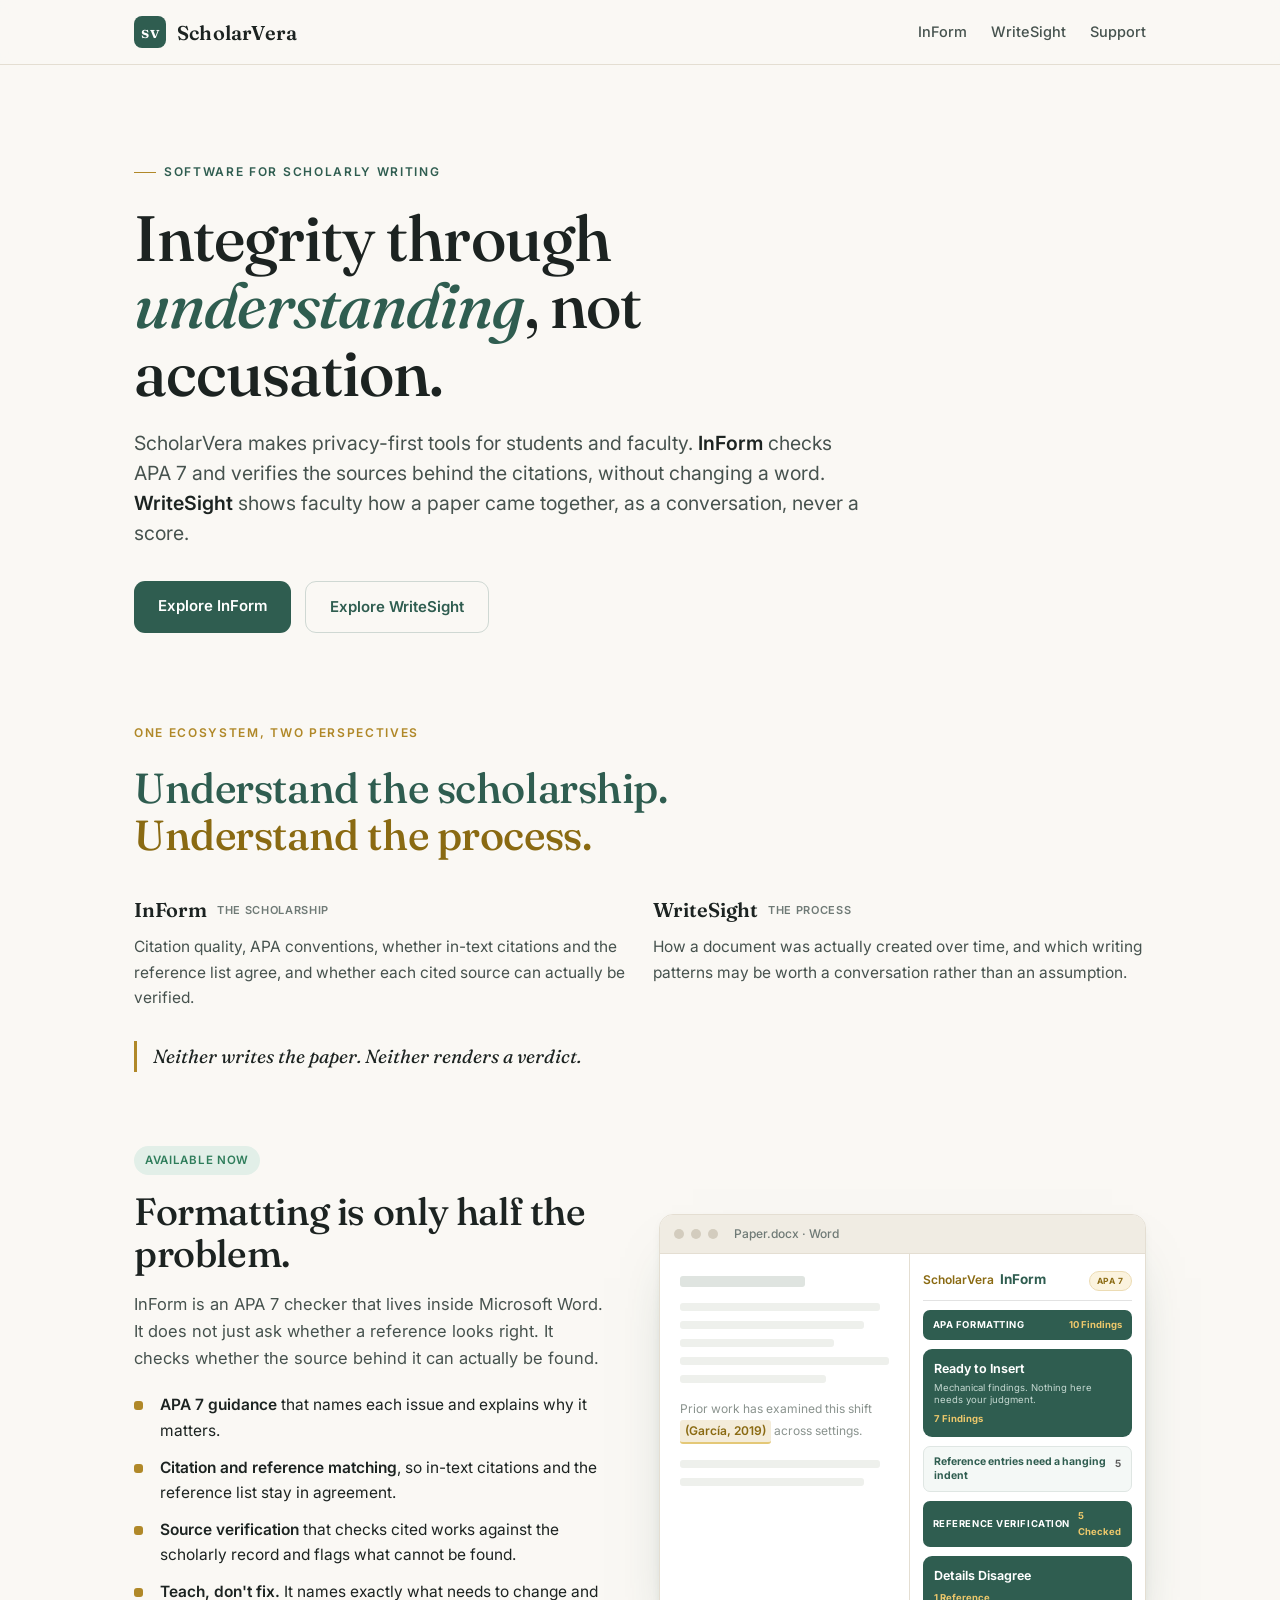
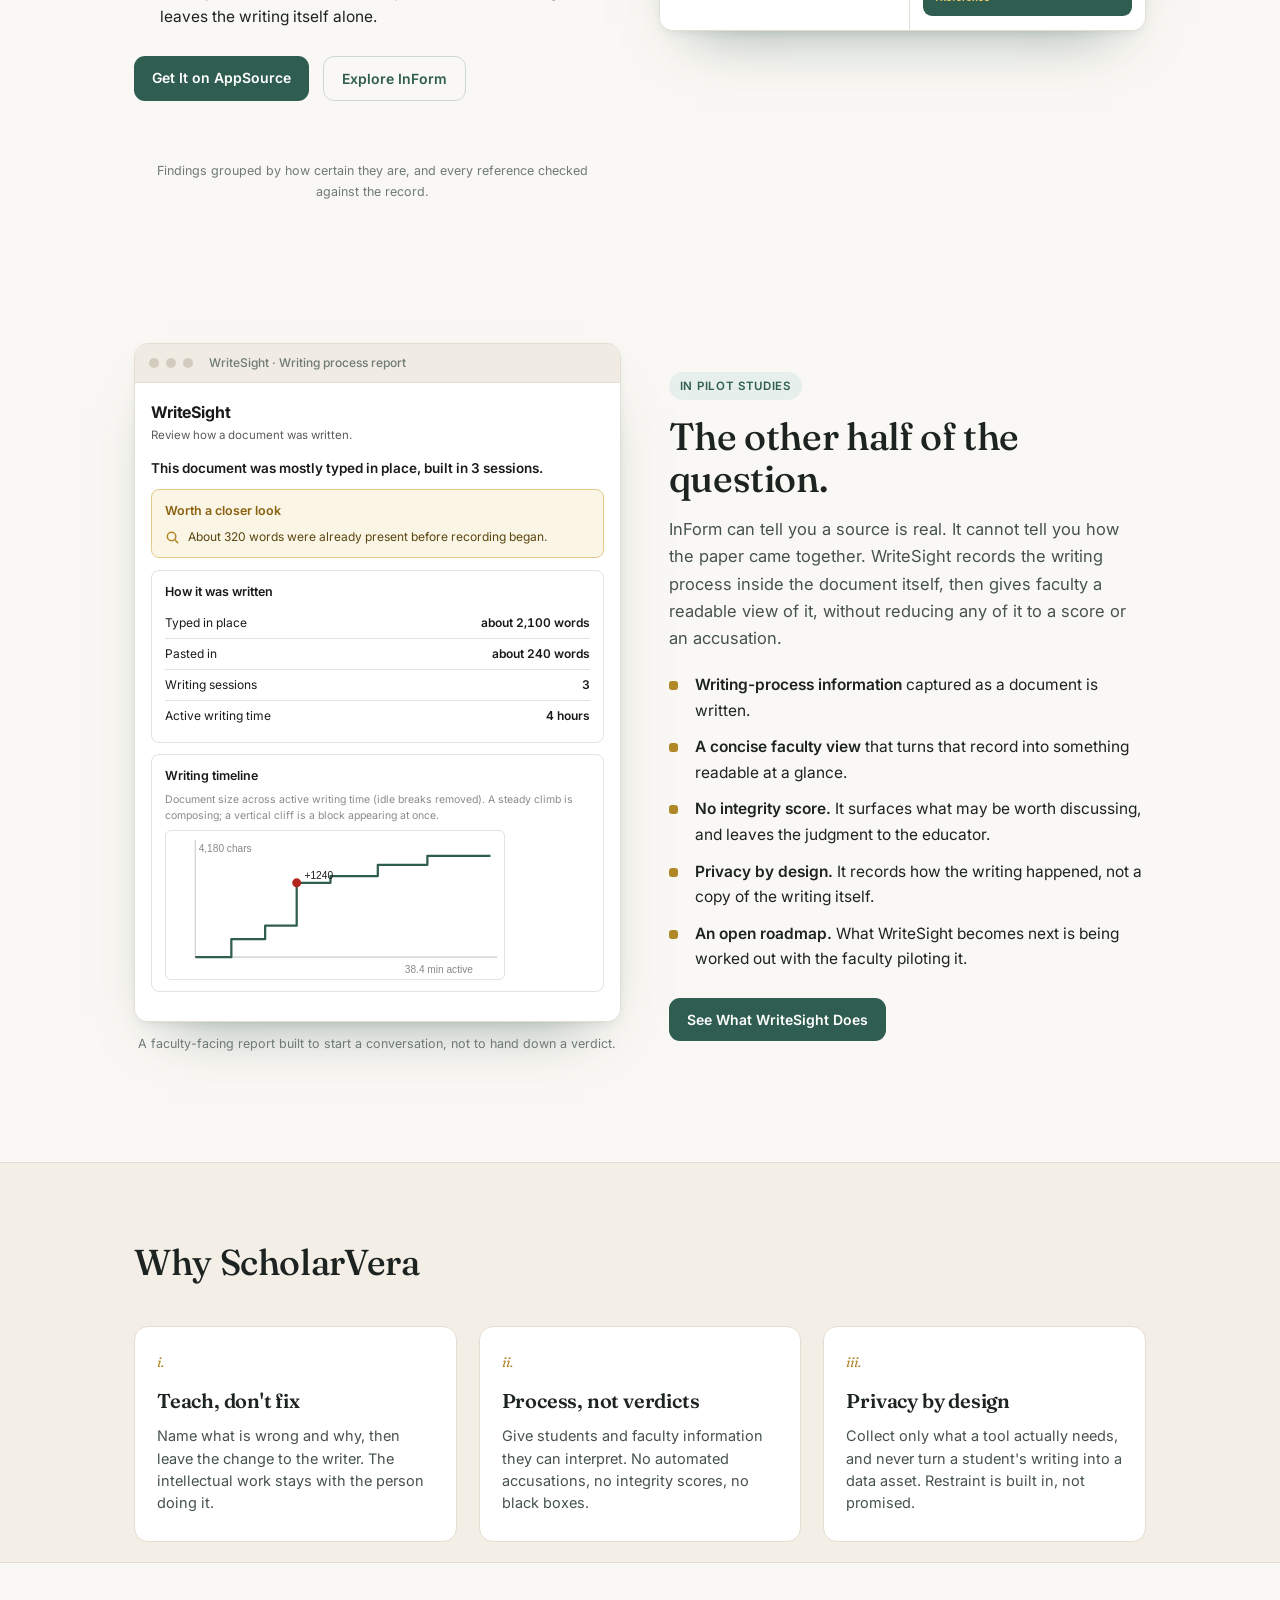
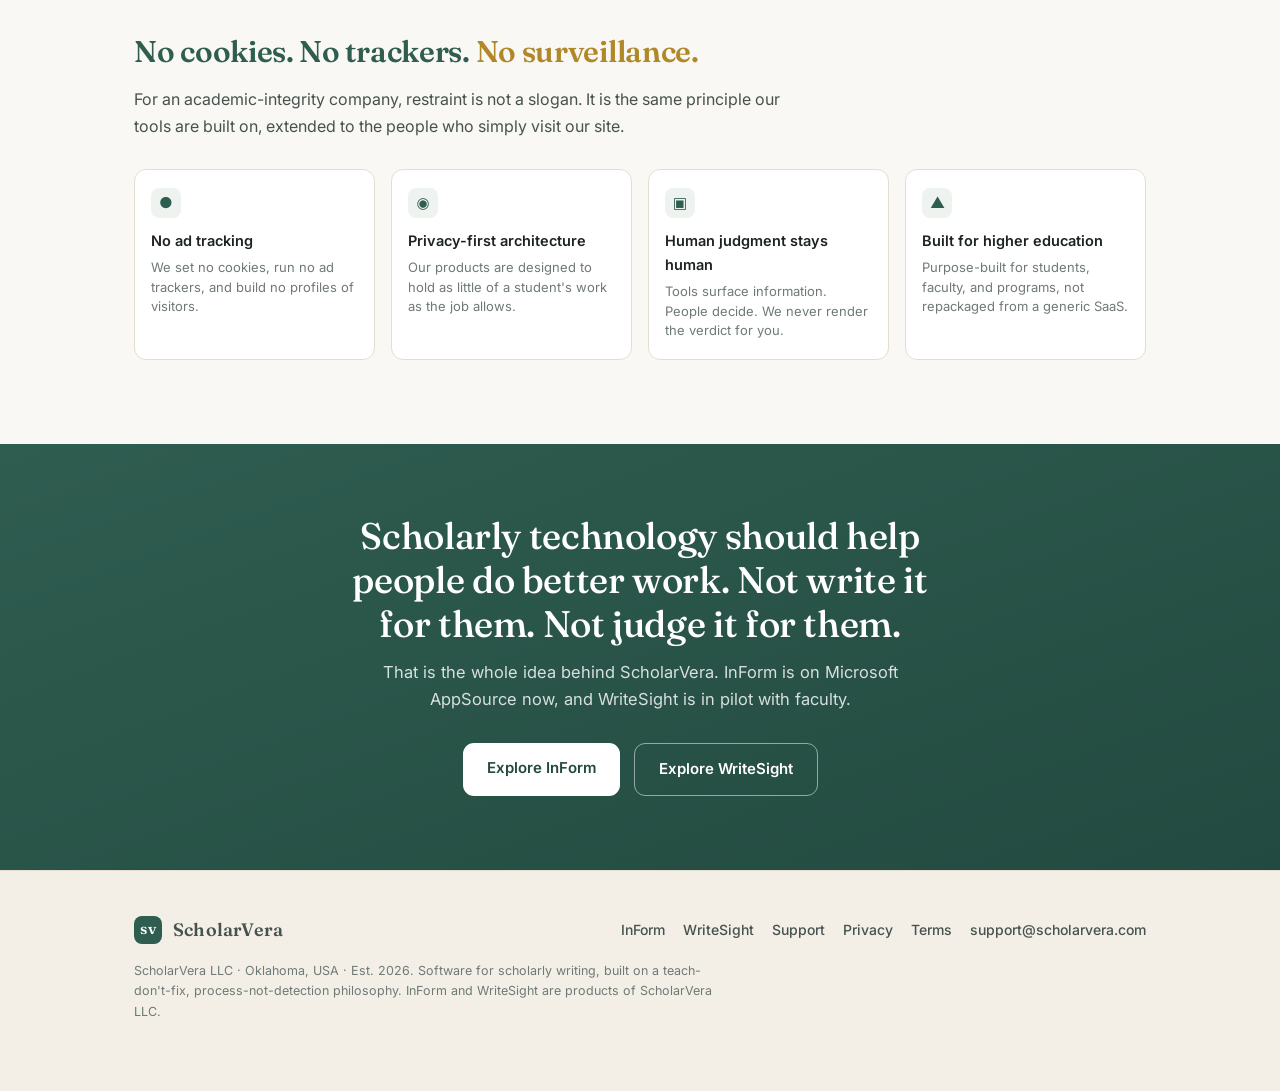
==== commit 7f758f31: "InForm live on AppSource; demo videos, WriteSight roadmap, fix asset paths" ====
--- a/index.html
+++ b/index.html
@@ -4,10 +4,10 @@
 <meta charset="utf-8">
 <meta name="viewport" content="width=device-width, initial-scale=1">
 <title>ScholarVera: integrity through understanding, not accusation</title>
-<meta name="description" content="ScholarVera makes privacy-first tools for scholarly writing. InForm checks APA 7 and verifies the sources behind your citations without changing a word. WriteSight shows faculty how a paper came together, as a conversation, never a score.">
-<link rel="icon" type="image/svg+xml" href="assets/favicon.svg">
+<meta name="description" content="ScholarVera makes privacy-first tools for scholarly writing. InForm checks APA 7 and verifies the sources behind the citations, without changing a word. WriteSight shows faculty how a paper came together, as a conversation, never a score.">
+<link rel="icon" type="image/svg+xml" href="favicon.svg">
 <link rel="icon" type="image/svg+xml" href="[data-uri]">
-<link rel="apple-touch-icon" href="assets/apple-touch-icon.png">
+<link rel="apple-touch-icon" href="apple-touch-icon.png">
 <meta property="og:type" content="website">
 <meta property="og:title" content="ScholarVera: integrity through understanding, not accusation">
 <meta property="og:description" content="Privacy-first tools for scholarly writing. InForm understands the scholarship. WriteSight understands the process. Neither writes the paper. Neither renders a verdict.">
@@ -83,6 +83,7 @@
   .product.rev .copy{order:2} .product.rev .shotwrap{order:1}
   .status{display:inline-block; font-size:11.5px; font-weight:600; letter-spacing:.06em; text-transform:uppercase; padding:5px 11px; border-radius:100px; margin-bottom:16px}
   .status.soon{background:var(--gold-soft); color:var(--gold-dk)}
+  .status.live{background:#e2efe8; color:var(--ok)}
   .status.pilot{background:#e7efec; color:var(--teal)}
   .product h2{font-family:"Fraunces",serif; font-weight:500; font-size:clamp(28px,4.2vw,38px); line-height:1.1; letter-spacing:-.01em; margin:0 0 16px}
   .product .desc{font-size:16.5px; color:var(--ink-soft); margin:0 0 20px}
@@ -99,43 +100,49 @@
   .shot-title{margin-left:9px; font-size:12px; color:var(--ink-faint); font-weight:500}
 
   /* InForm shot */
-  .inform-shot{display:grid; grid-template-columns:1.35fr 1fr; min-height:280px}
+  .inform-shot{display:grid; grid-template-columns:1.05fr 1fr; min-height:280px}
   .inform-shot .doc{padding:22px 20px; background:#fff}
   .inform-shot .doc .h{height:11px; width:60%; border-radius:3px; background:#dfe4e0; margin:0 0 16px}
   .inform-shot .doc .ln{height:8px; border-radius:3px; background:#eef0ec; margin:0 0 10px}
   .inform-shot .doc .ln.s{width:88%} .inform-shot .doc .ln.m{width:96%} .inform-shot .doc .ln.x{width:74%}
   .inform-shot .doc .cite{display:inline-block; background:var(--gold-soft); color:var(--gold-dk); border-bottom:2px solid #e4c877; border-radius:3px; padding:1px 5px; font-size:12px; font-weight:600}
-  .inform-shot .pane{background:#f6f8f6; border-left:1px solid var(--line); padding:16px 15px; display:flex; flex-direction:column; gap:13px}
-  .inform-shot .pane-head{display:flex; align-items:center; gap:8px; font-family:"Fraunces",serif; font-weight:600; font-size:15px; color:var(--teal); padding-bottom:2px}
-  .inform-shot .pane-head .m{width:20px; height:20px; border-radius:6px; background:var(--teal); color:#fff; display:grid; place-items:center; font-size:11px; font-weight:700}
-  .card-f{background:#fff; border:1px solid var(--line); border-radius:10px; padding:12px 13px}
-  .card-f .chip{display:inline-block; font-size:10px; font-weight:700; letter-spacing:.05em; text-transform:uppercase; color:var(--gold-dk); background:var(--gold-soft); padding:2px 7px; border-radius:5px; margin-bottom:7px}
-  .card-f .ft{font-weight:600; font-size:13.5px; margin:0 0 5px; color:var(--ink)}
-  .card-f p{margin:0; font-size:12.5px; line-height:1.5; color:var(--ink-soft)}
-  .card-v{background:#fff; border:1px solid #d5e6dc; border-radius:10px; padding:12px 13px}
-  .card-v .vh{font-size:10px; font-weight:700; letter-spacing:.05em; text-transform:uppercase; color:var(--ink-faint); margin-bottom:8px}
-  .card-v .vrow{display:flex; align-items:center; gap:8px; font-size:13px; font-weight:600; color:var(--ok); margin-bottom:6px}
-  .card-v .tick{width:18px; height:18px; border-radius:50%; background:var(--ok); color:#fff; display:grid; place-items:center; font-size:11px; flex:none}
-  .card-v .vcite{font-size:11.5px; line-height:1.45; color:var(--ink-soft)}
+  /* The pane mockup mirrors the real add-in: brand line, teal section bars with
+     gold counts, confidence doors, and rule rows. Values taken from apa-faculty.html. */
+  .inform-shot .pane{background:#fff; border-left:1px solid var(--line); padding:14px 13px; display:flex; flex-direction:column; gap:9px}
+  .pane-brand{display:flex; align-items:baseline; gap:6px; padding-bottom:9px; border-bottom:1px solid #e2e2e2}
+  .pane-brand .b1{font-size:12px; font-weight:600; color:var(--gold-dk)}
+  .pane-brand .b2{font-size:13.5px; font-weight:700; color:var(--teal); flex:1}
+  .pane-brand .b3{white-space:nowrap; font-size:8.5px; font-weight:700; letter-spacing:.08em; text-transform:uppercase; color:#8a6a12; background:#fbf3de; border:1px solid #ecdcb4; border-radius:100px; padding:2px 7px}
+  .sectbar{display:flex; align-items:center; gap:8px; background:var(--teal); border-radius:7px; padding:7px 10px}
+  .sectbar span{flex:1; white-space:nowrap; font-size:9.5px; font-weight:700; letter-spacing:.06em; text-transform:uppercase; color:#fff}
+  .sectbar b{font-size:9.5px; font-weight:700; color:#ecc76b}
+  .doorcard{background:var(--teal); border-radius:9px; padding:10px 11px}
+  .doorcard .dt{font-size:12.5px; font-weight:650; color:#fff}
+  .doorcard .db{font-size:9.5px; color:#c5d8d1; line-height:1.35; margin-top:2px}
+  .doorcard .di{font-size:9.5px; font-weight:700; color:#ecc76b; margin-top:4px}
+  .rulerowm{display:flex; align-items:flex-start; gap:8px; background:#f4f8f6; border:1px solid #dfe6e3; border-radius:7px; padding:8px 10px}
+  .rulerowm span{flex:1; font-size:10.5px; font-weight:700; color:var(--teal); line-height:1.35}
+  .rulerowm b{font-size:10px; font-weight:700; color:#5c5c5c}
 
   /* WriteSight shot */
-  .ws-shot{padding:18px 18px 20px; background:#fbfbf9}
-  .ws-head{display:flex; align-items:center; justify-content:space-between; gap:12px; margin-bottom:15px; flex-wrap:wrap}
-  .ws-doc{font-family:"Fraunces",serif; font-weight:600; font-size:15.5px; color:var(--ink)}
-  .ws-doc span{display:block; font-family:"Inter",sans-serif; font-weight:500; font-size:11.5px; color:var(--ink-faint); margin-top:2px}
-  .ws-note{font-size:11px; font-weight:600; color:var(--teal); background:#e7efec; padding:4px 10px; border-radius:100px; white-space:nowrap}
-  .ws-stats{display:grid; grid-template-columns:repeat(3,1fr); gap:10px; margin-bottom:15px}
-  .ws-stats .stat{background:#fff; border:1px solid var(--line); border-radius:9px; padding:11px 10px; text-align:center}
-  .ws-stats .stat b{display:block; font-family:"Fraunces",serif; font-size:20px; font-weight:600; color:var(--teal); line-height:1}
-  .ws-stats .stat span{display:block; font-size:10.5px; color:var(--ink-faint); margin-top:5px; letter-spacing:.02em}
-  .ws-tl{background:#fff; border:1px solid var(--line); border-radius:9px; padding:12px 13px; margin-bottom:14px}
-  .ws-tl .tlh{font-size:10px; font-weight:700; letter-spacing:.05em; text-transform:uppercase; color:var(--ink-faint); margin-bottom:9px}
-  .ws-tl .bars{display:flex; align-items:flex-end; gap:5px; height:44px}
-  .ws-tl .bars i{flex:1; background:linear-gradient(180deg,#5a8577,#2f5d50); border-radius:3px 3px 0 0; opacity:.9}
-  .ws-flags{display:grid; gap:8px; margin-bottom:14px}
-  .ws-flags div{position:relative; padding-left:20px; font-size:12.5px; color:var(--ink); background:#fff; border:1px solid var(--line); border-radius:8px; padding:9px 11px 9px 28px}
-  .ws-flags div::before{content:""; position:absolute; left:11px; top:14px; width:7px; height:7px; border-radius:50%; background:var(--gold)}
-  .ws-noscore{font-size:12px; color:var(--ink-soft); font-style:italic; text-align:center; padding-top:2px}
+  /* WriteSight report mockup, rebuilt from faculty-review.js renderInto().
+     The real report is a headline sentence, a triage box, key/value cards and a
+     cumulative timeline whose vertical cliffs are pasted blocks. */
+  .ws-shot{padding:16px 16px 18px; background:#fff; font-family:"Inter",-apple-system,system-ui,sans-serif; color:#1a1a1a}
+  .ws-shot .wsh1{font-size:16px; font-weight:700; margin:0; letter-spacing:-.01em}
+  .ws-shot .wssub{color:#5c5c5c; font-size:11.5px; margin:1px 0 14px}
+  .ws-shot .wshead{font-size:13.5px; font-weight:600; margin:0 0 11px; line-height:1.4}
+  .ws-look{border:1px solid #e3c98c; background:#fbf5e6; border-radius:8px; padding:11px 13px; margin-bottom:12px}
+  .ws-look .th{font-weight:600; color:#8a6212; font-size:12.5px; margin-bottom:7px}
+  .ws-look .item{display:flex; align-items:flex-start; gap:8px; font-size:12px; color:#5a4710; line-height:1.45}
+  .ws-look .item svg{flex:none; margin-top:2px}
+  .ws-card{border:1px solid #e2e2e2; border-radius:8px; padding:11px 13px; margin-bottom:11px}
+  .ws-card h4{font-size:12.5px; margin:0 0 6px; font-weight:600}
+  .ws-kv{display:flex; justify-content:space-between; gap:10px; padding:5px 0; border-bottom:1px solid #e2e2e2; font-size:12px}
+  .ws-kv:last-child{border-bottom:none}
+  .ws-kv .v{font-weight:600; font-variant-numeric:tabular-nums}
+  .ws-card .tnote{color:#8a8a8a; font-size:10.5px; margin:0 0 7px; line-height:1.45}
+  .ws-card svg.tl{display:block; width:100%; max-width:340px; height:auto; border:1px solid #e2e2e2; border-radius:6px; margin-top:6px}
 
   .shot-cap{margin-top:12px; font-size:12.5px; color:var(--ink-faint); text-align:center}
 
@@ -202,7 +209,7 @@
     <div class="wrap">
       <span class="eyebrow">Software for scholarly writing</span>
       <h1>Integrity through <em>understanding</em>, not accusation.</h1>
-      <p class="lead">ScholarVera makes privacy-first tools for students and faculty. <b>InForm</b> checks APA&nbsp;7 and verifies the sources behind your citations, without changing a word. <b>WriteSight</b> shows faculty how a paper came together, as a conversation, never a score.</p>
+      <p class="lead">ScholarVera makes privacy-first tools for students and faculty. <b>InForm</b> checks APA&nbsp;7 and verifies the sources behind the citations, without changing a word. <b>WriteSight</b> shows faculty how a paper came together, as a conversation, never a score.</p>
       <div class="btnrow">
         <a class="btn primary" href="/inform">Explore InForm</a>
         <a class="btn ghost" href="/writesight">Explore WriteSight</a>
@@ -233,19 +240,22 @@
   <section class="product" id="inform-block">
     <div class="wrap inner">
       <div class="copy">
-        <span class="status soon">Coming soon</span>
+        <span class="status live">Available now</span>
         <h2>Formatting is only half the problem.</h2>
         <p class="desc">InForm is an APA&nbsp;7 checker that lives inside Microsoft Word. It does not just ask whether a reference looks right. It checks whether the source behind it can actually be found.</p>
         <ul class="featlist">
           <li><b>APA&nbsp;7 guidance</b> that names each issue and explains why it matters.</li>
           <li><b>Citation and reference matching</b>, so in-text citations and the reference list stay in agreement.</li>
           <li><b>Source verification</b> that checks cited works against the scholarly record and flags what cannot be found.</li>
-          <li><b>Teach, don't fix.</b> It shows you exactly what to change and leaves the writing to you.</li>
+          <li><b>Teach, don't fix.</b> It names exactly what needs to change and leaves the writing itself alone.</li>
         </ul>
-        <a class="btn primary sm" href="/inform">Explore InForm</a>
+        <div class="btnrow">
+          <a class="btn primary sm" href="https://marketplace.microsoft.com/en-us/product/office/WA200011804">Get It on AppSource</a>
+          <a class="btn ghost sm" href="/inform">Explore InForm</a>
+        </div>
       </div>
       <div class="shotwrap">
-        <div class="shot" role="img" aria-label="InForm inside Microsoft Word: an APA reference-formatting issue is explained in a side pane, alongside a source-verification result confirming the cited work is real.">
+        <div class="shot" role="img" aria-label="The InForm task pane inside Microsoft Word, showing findings grouped by how certain they are under a Ready to Insert heading, and a Reference Verification section reporting five references checked.">
           <div class="shot-bar"><span class="d"></span><span class="d"></span><span class="d"></span><span class="shot-title">Paper.docx &middot; Word</span></div>
           <div class="inform-shot">
             <div class="doc">
@@ -258,21 +268,24 @@
               <div class="ln m" style="margin-top:16px"></div><div class="ln s"></div>
             </div>
             <div class="pane">
-              <div class="pane-head"><span class="m">sv</span> InForm</div>
-              <div class="card-f">
-                <span class="chip">APA 7</span>
-                <p class="ft">Reference entry, hanging indent</p>
-                <p>The second and later lines of a reference should be indented. Here they sit flush left.</p>
+              <div class="pane-brand"><span class="b1">ScholarVera</span><span class="b2">InForm</span><span class="b3">APA 7</span></div>
+              <div class="sectbar"><span>APA Formatting</span><b>10 Findings</b></div>
+              <div class="doorcard">
+                <div class="dt">Ready to Insert</div>
+                <div class="db">Mechanical findings. Nothing here needs your judgment.</div>
+                <div class="di">7 Findings</div>
               </div>
-              <div class="card-v">
-                <div class="vh">Source verification</div>
-                <div class="vrow"><span class="tick">&#10003;</span> Verified</div>
-                <div class="vcite">Garc&iacute;a, J. (2019). Multilingual writing development. DOI resolves; indexed in Crossref.</div>
+              <div class="rulerowm"><span>Reference entries need a hanging indent</span><b>5</b></div>
+              <div class="sectbar"><span>Reference Verification</span><b>5 Checked</b></div>
+              <div class="doorcard">
+                <div class="dt">Details Disagree</div>
+                <div class="di">1 Reference</div>
               </div>
             </div>
+            </div>
           </div>
         </div>
-        <p class="shot-cap">A finding, its explanation, and a live source check, without a word of your writing changed.</p>
+        <p class="shot-cap">Findings grouped by how certain they are, and every reference checked against the record.</p>
       </div>
     </div>
   </section>
@@ -282,38 +295,52 @@
     <div class="wrap inner">
       <div class="copy">
         <span class="status pilot">In pilot studies</span>
-        <h2>AI changed the question.</h2>
-        <p class="desc">Faculty increasingly need to understand not just what a student submitted, but how the work came together. WriteSight provides useful information about that process, without reducing it to an opaque score or automated accusation.</p>
+        <h2>The other half of the question.</h2>
+        <p class="desc">InForm can tell you a source is real. It cannot tell you how the paper came together. WriteSight records the writing process inside the document itself, then gives faculty a readable view of it, without reducing any of it to a score or an accusation.</p>
         <ul class="featlist">
           <li><b>Writing-process information</b> captured as a document is written.</li>
           <li><b>A concise faculty view</b> that turns that record into something readable at a glance.</li>
           <li><b>No integrity score.</b> It surfaces what may be worth discussing, and leaves the judgment to the educator.</li>
           <li><b>Privacy by design.</b> It records how the writing happened, not a copy of the writing itself.</li>
+          <li><b>An open roadmap.</b> What WriteSight becomes next is being worked out with the faculty piloting it.</li>
         </ul>
-        <a class="btn primary sm" href="/writesight">Explore WriteSight</a>
+        <a class="btn primary sm" href="/writesight">See What WriteSight Does</a>
       </div>
       <div class="shotwrap">
-        <div class="shot" role="img" aria-label="WriteSight faculty report: a writing-process summary showing sessions, active writing time, a revision timeline, and two neutral observations, with a clear note that there is no integrity score.">
+        <div class="shot" role="img" aria-label="The WriteSight faculty report: a one-sentence summary of how the document was built, a Worth A Closer Look box holding one plain observation, key figures for typing and pasting, and a timeline whose vertical cliff marks a pasted block.">
           <div class="shot-bar"><span class="d"></span><span class="d"></span><span class="d"></span><span class="shot-title">WriteSight &middot; Writing process report</span></div>
           <div class="ws-shot">
-            <div class="ws-head">
-              <div class="ws-doc">Reflection Essay 2<span>Submitted for review</span></div>
-              <span class="ws-note">For a conversation, not a score</span>
-            </div>
-            <div class="ws-stats">
-              <div class="stat"><b>4</b><span>writing sessions</span></div>
-              <div class="stat"><b>3h 40m</b><span>active writing</span></div>
-              <div class="stat"><b>12 days</b><span>draft to final</span></div>
-            </div>
-            <div class="ws-tl">
-              <div class="tlh">Activity across the assignment</div>
-              <div class="bars"><i style="height:35%"></i><i style="height:62%"></i><i style="height:48%"></i><i style="height:80%"></i><i style="height:40%"></i><i style="height:70%"></i><i style="height:55%"></i><i style="height:90%"></i><i style="height:44%"></i><i style="height:66%"></i></div>
-            </div>
-            <div class="ws-flags">
-              <div>Steady revision across sessions, from outline to final.</div>
-              <div>Two large pasted passages worth asking the student about.</div>
-            </div>
-            <div class="ws-noscore">No integrity score. No accusation. Just the process, for you to read.</div>
+            <p class="wsh1">WriteSight</p>
+            <p class="wssub">Review how a document was written.</p>
+            <p class="wshead">This document was mostly typed in place, built in 3 sessions.</p>
+            <div class="ws-look">
+              <div class="th">Worth a closer look</div>
+              <div class="item">
+                <svg class="icon" width="15" height="15" viewBox="0 0 16 16" fill="none" stroke="#b08828" stroke-width="1.6" aria-hidden="true"><circle cx="7" cy="7" r="4.5"/><line x1="10.5" y1="10.5" x2="14" y2="14"/></svg>
+                <div>About 320 words were already present before recording began.</div>
+              </div>
+            </div>
+            <div class="ws-card">
+              <h4>How it was written</h4>
+              <div class="ws-kv"><span>Typed in place</span><span class="v">about 2,100 words</span></div>
+              <div class="ws-kv"><span>Pasted in</span><span class="v">about 240 words</span></div>
+              <div class="ws-kv"><span>Writing sessions</span><span class="v">3</span></div>
+              <div class="ws-kv"><span>Active writing time</span><span class="v">4 hours</span></div>
+            </div>
+            <div class="ws-card">
+              <h4>Writing timeline</h4>
+              <p class="tnote">Document size across active writing time (idle breaks removed). A steady climb is composing; a vertical cliff is a block appearing at once.</p>
+              <svg class="tl" viewBox="0 0 300 132" role="img" aria-label="A line chart of document size over active writing time. The line climbs in steps, with one vertical cliff marking a pasted block.">
+                <line x1="26" y1="112" x2="294" y2="112" stroke="#ccc" stroke-width="1"/>
+                <line x1="26" y1="112" x2="26" y2="8" stroke="#ccc" stroke-width="1"/>
+                <path d="M26 112 L58 112 L58 96 L88 96 L88 84 L116 84 L116 46 L146 46 L146 40 L188 40 L188 30 L232 30 L232 22 L288 22"
+                      fill="none" stroke="#2f5d50" stroke-width="2" stroke-linejoin="round"/>
+                <circle cx="116" cy="46" r="4" fill="#b3261e"/>
+                <text x="123" y="43" font-size="9" fill="#1a1a1a" font-family="sans-serif">+1240</text>
+                <text x="29" y="19" font-size="9" fill="#888" font-family="sans-serif">4,180 chars</text>
+                <text x="212" y="126" font-size="9" fill="#888" font-family="sans-serif">38.4 min active</text>
+              </svg>
+            </div>
           </div>
         </div>
         <p class="shot-cap">A faculty-facing report built to start a conversation, not to hand down a verdict.</p>
@@ -379,7 +406,7 @@
   <section class="finalcta">
     <div class="wrap in">
       <h2>Scholarly technology should help people do better work. Not write it for them. Not judge it for them.</h2>
-      <p>That is the whole idea behind ScholarVera. Follow InForm to launch, or see what WriteSight shows faculty.</p>
+      <p>That is the whole idea behind ScholarVera. InForm is on Microsoft AppSource now, and WriteSight is in pilot with faculty.</p>
       <div class="btnrow">
         <a class="btn primary" href="/inform">Explore InForm</a>
         <a class="btn ghost" href="/writesight">Explore WriteSight</a>
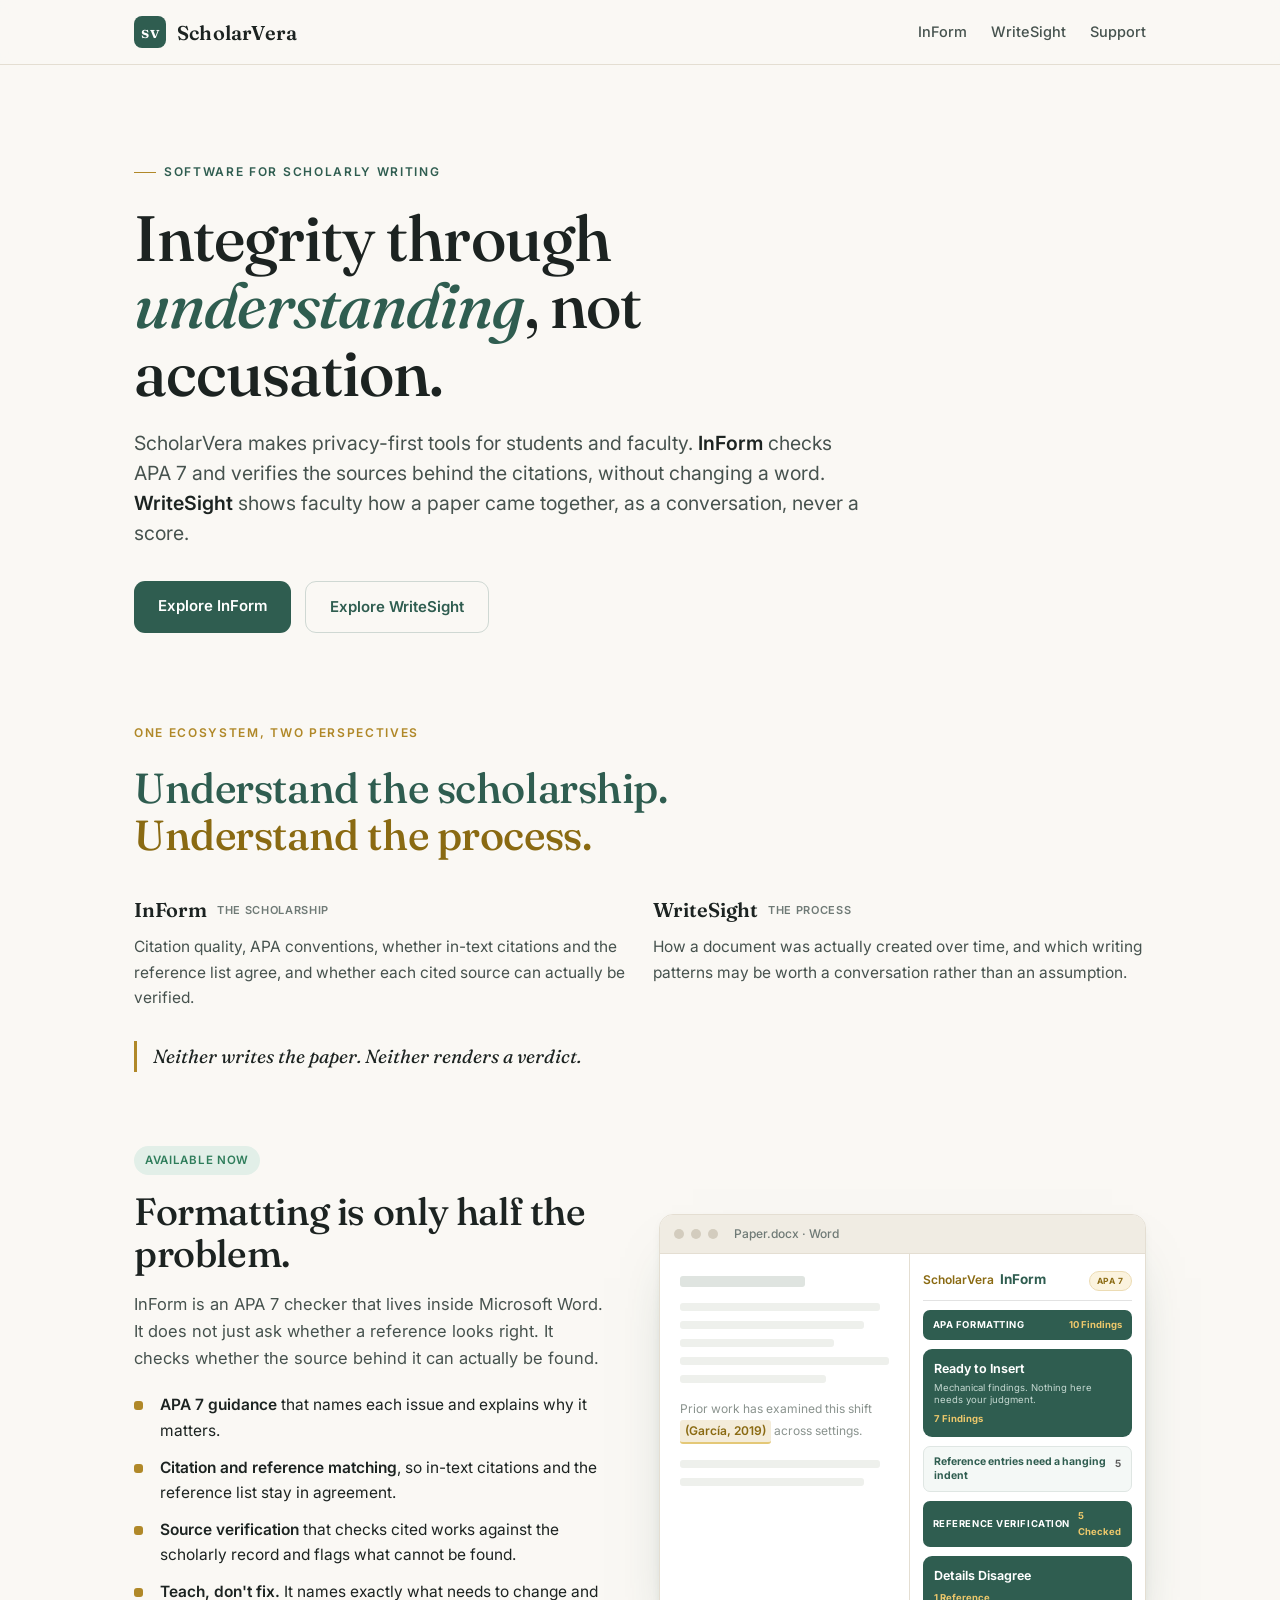
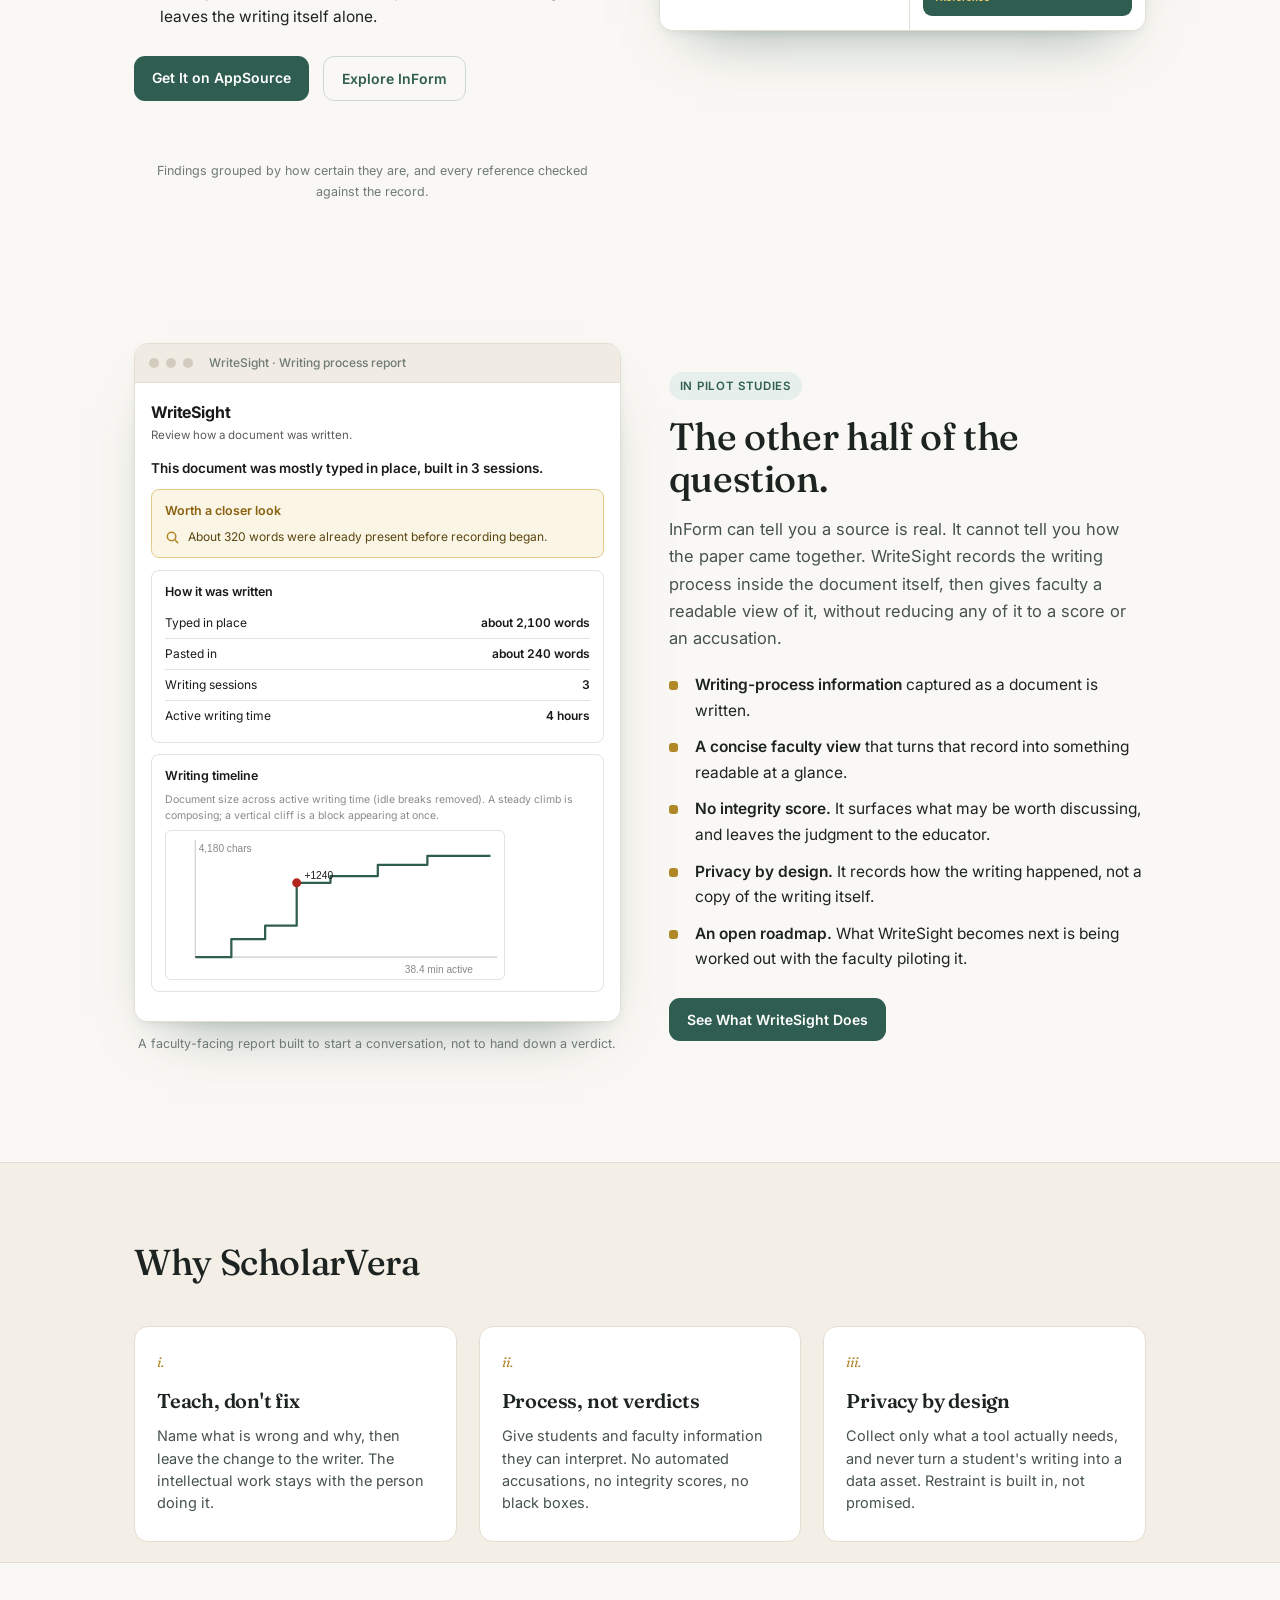
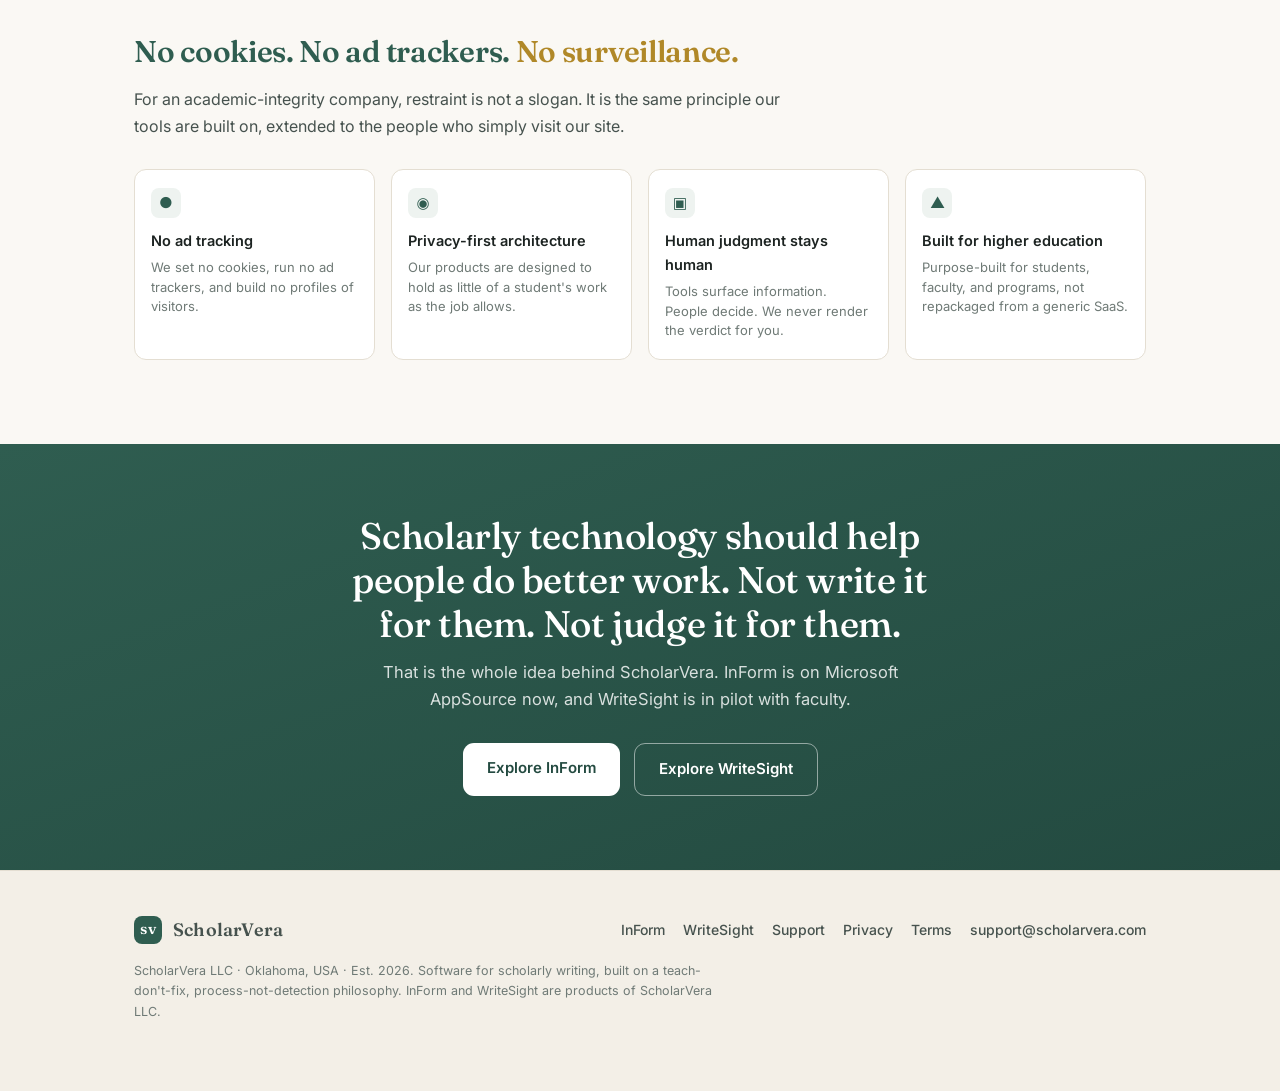
==== commit 5b1995be: "Add files via upload" ====
--- a/index.html
+++ b/index.html
@@ -375,7 +375,7 @@
   <!-- TRUST -->
   <section class="trust" id="trust">
     <div class="wrap">
-      <div class="badge">No cookies. No trackers. <span class="dot">No surveillance.</span></div>
+      <div class="badge">No cookies. No ad trackers. <span class="dot">No surveillance.</span></div>
       <p class="sub">For an academic-integrity company, restraint is not a slogan. It is the same principle our tools are built on, extended to the people who simply visit our site.</p>
       <div class="tgrid">
         <div class="t">
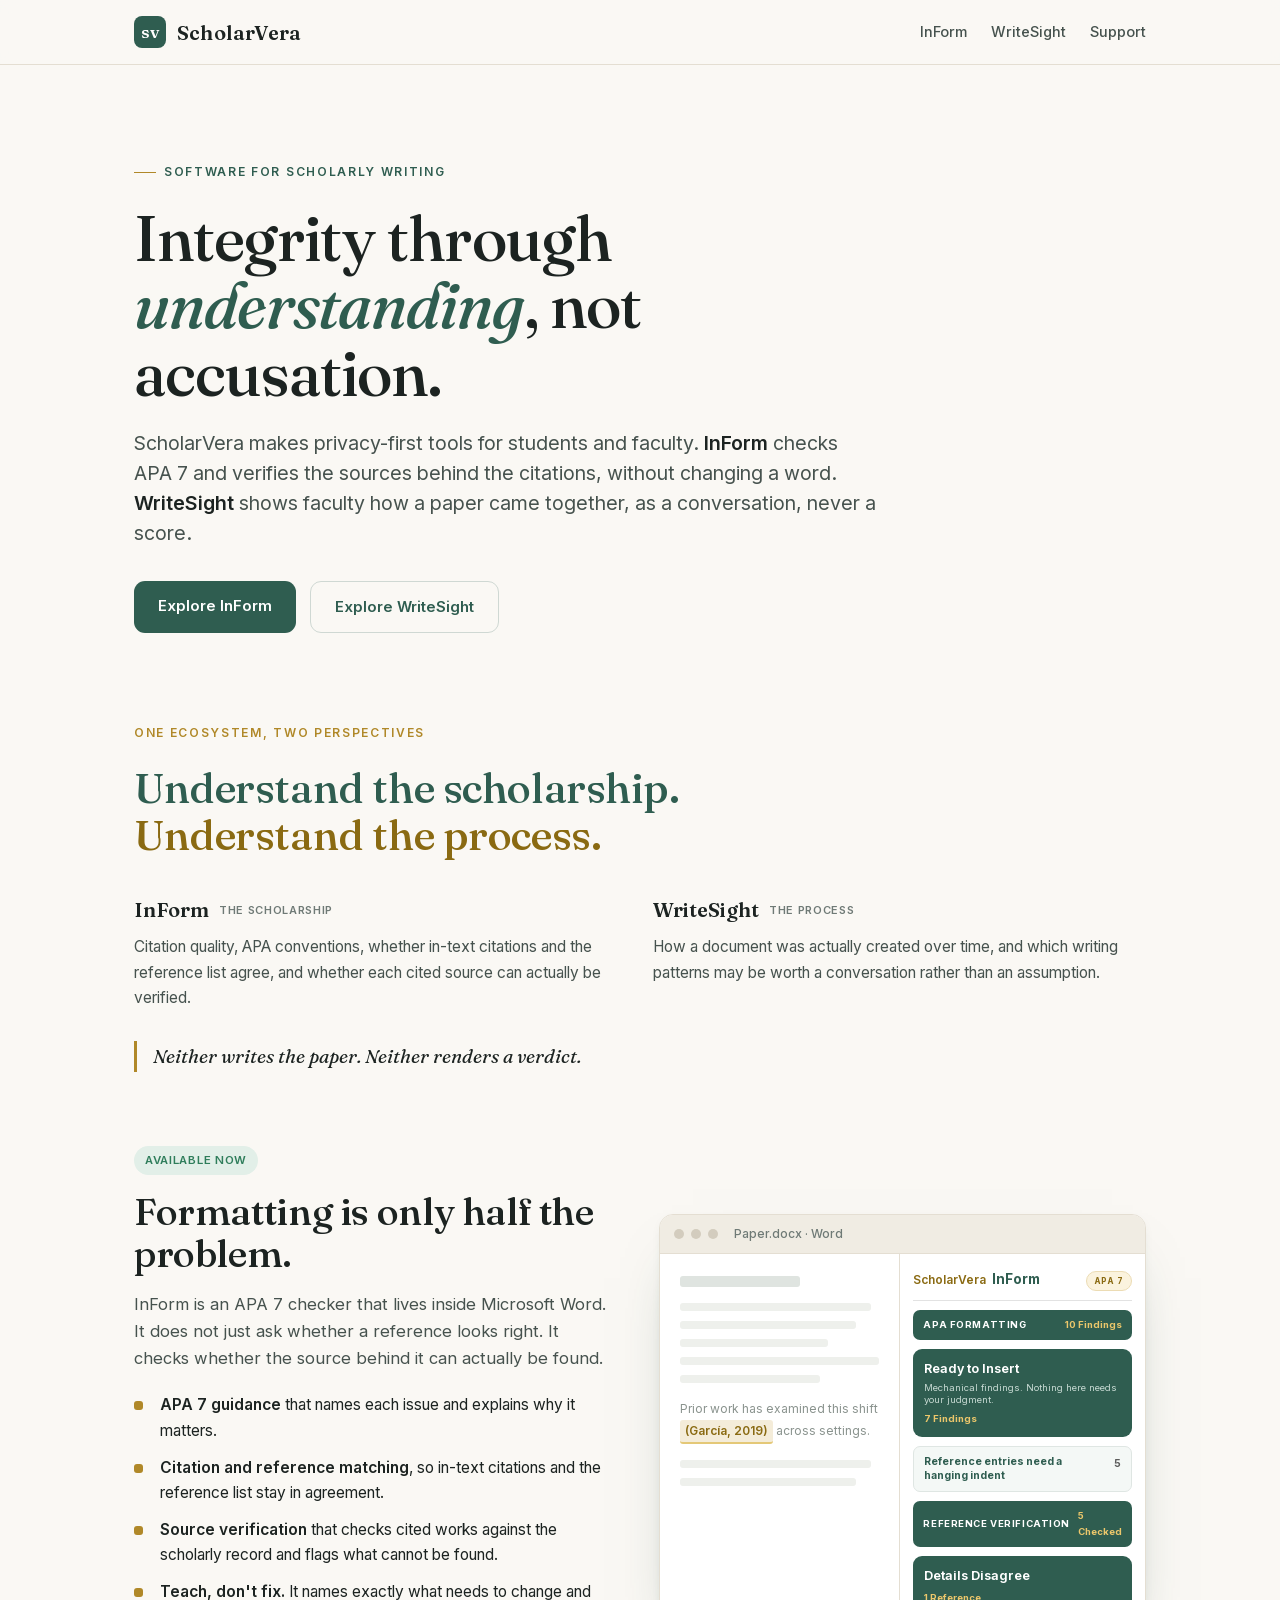
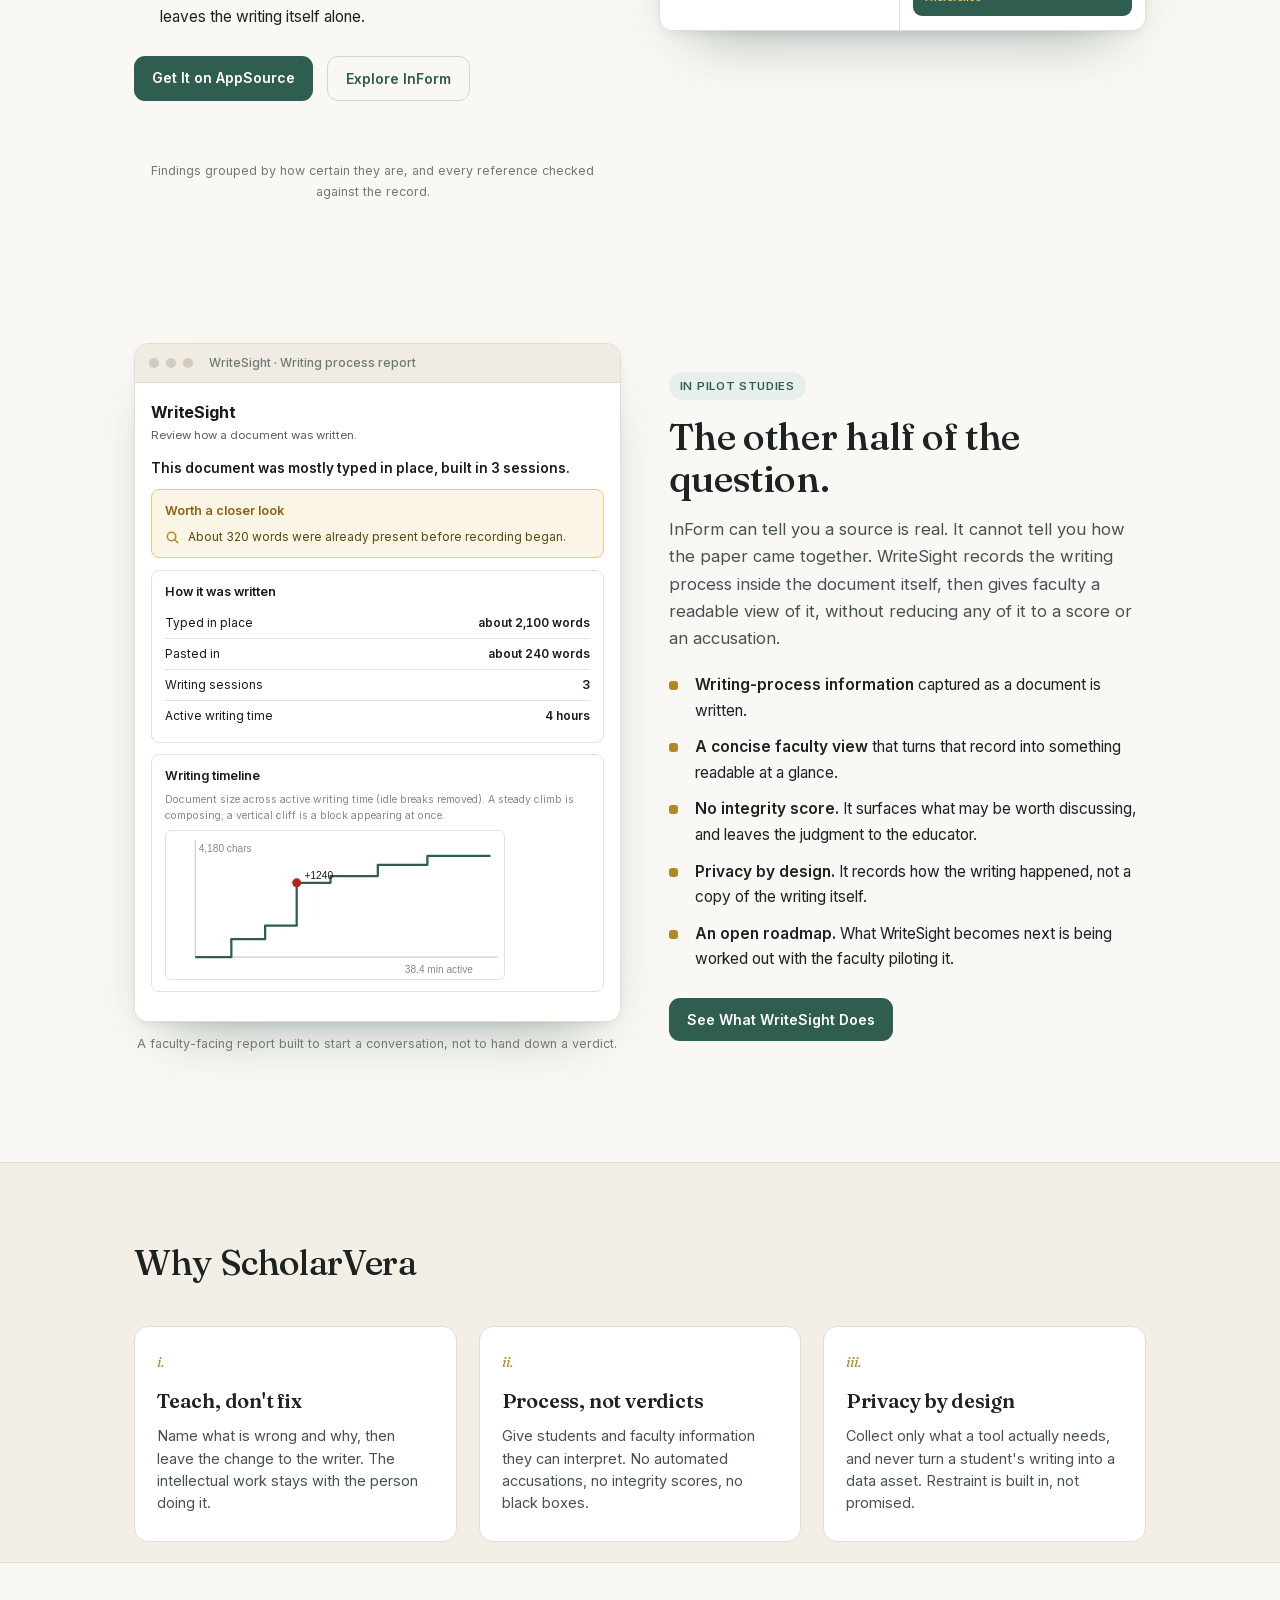
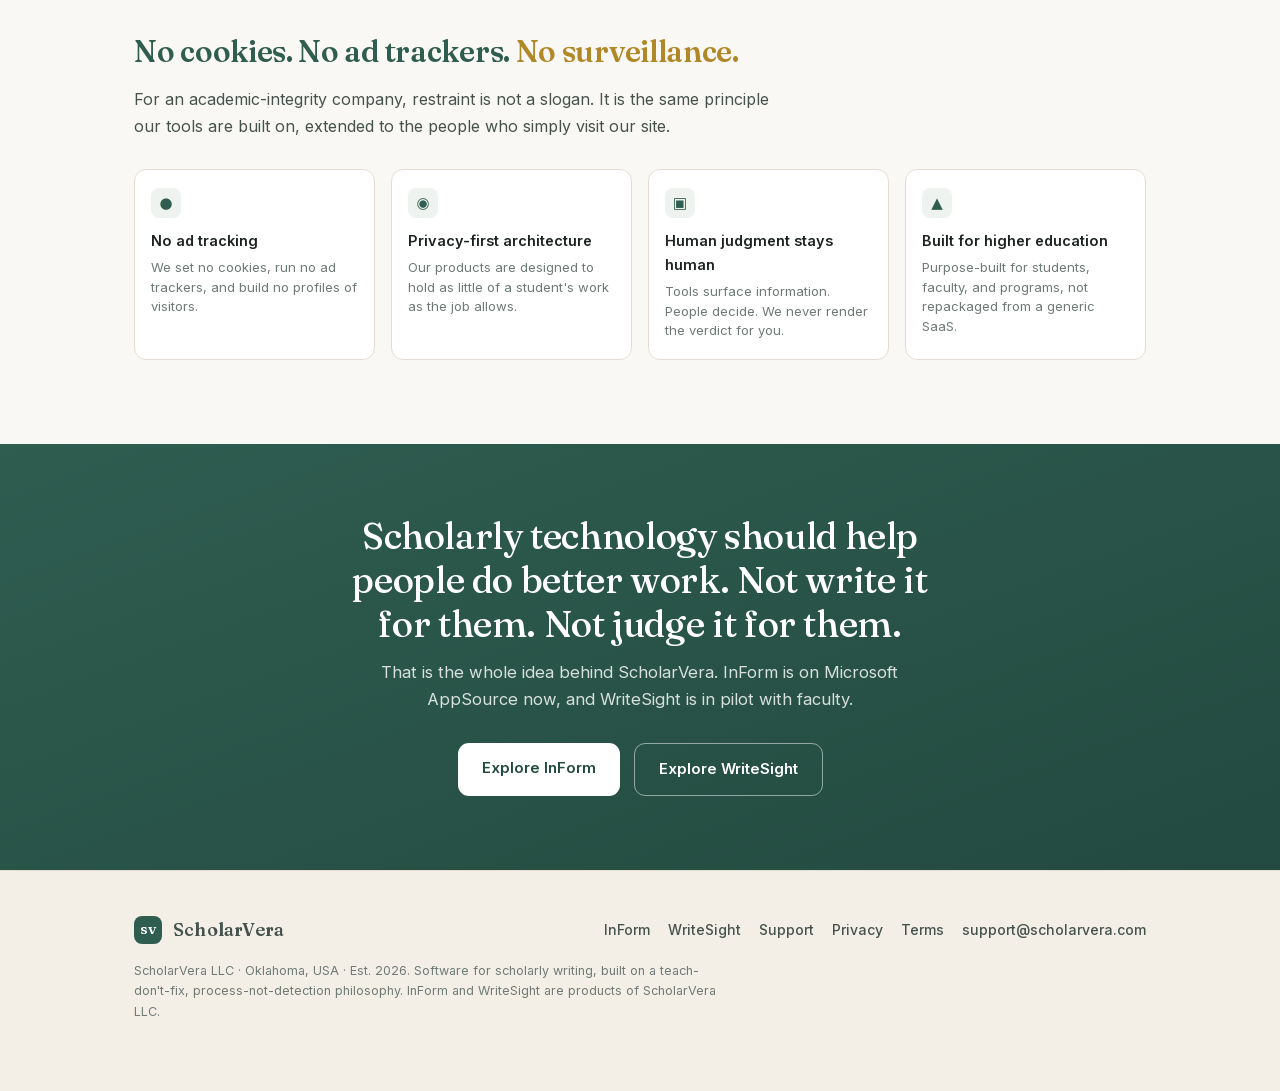
==== commit e891e9fc: "Self-host fonts with font-display:optional, convert ch measures to em" ====
--- a/index.html
+++ b/index.html
@@ -13,10 +13,59 @@
 <meta property="og:description" content="Privacy-first tools for scholarly writing. InForm understands the scholarship. WriteSight understands the process. Neither writes the paper. Neither renders a verdict.">
 <meta property="og:url" content="https://www.scholarvera.com/">
 <meta name="theme-color" content="#2f5d50">
-<link rel="preconnect" href="https://fonts.googleapis.com">
-<link rel="preconnect" href="https://fonts.gstatic.com" crossorigin>
-<link href="https://fonts.googleapis.com/css2?family=Fraunces:opsz,ital,wght@9..144,0,400;9..144,0,500;9..144,0,600;9..144,1,400;9..144,1,500&family=Inter:wght@400;500;600&display=swap" rel="stylesheet">
+<link rel="preload" as="font" type="font/woff2" href="/fraunces.42a47e20.woff2" crossorigin>
+<link rel="preload" as="font" type="font/woff2" href="/fraunces-italic.d254ed05.woff2" crossorigin>
+<link rel="preload" as="font" type="font/woff2" href="/inter.2dd9f002.woff2" crossorigin>
 <style>
+  /* -------------------------------------------------------------------
+     SELF-HOSTED, AND DELIBERATELY font-display:optional.
+
+     The fonts used to come from Google, arriving after the first paint, so
+     every page painted once in the fallback and again in Fraunces and Inter.
+     The second paint is never identical: letter widths differ, lines rebreak,
+     blocks change height, and the page visibly jumped. That was the whole of
+     the Cumulative Layout Shift score.
+
+     "optional" gives each face a block period of about 100ms and NO swap
+     period. The browser either has the font in time and uses it, or keeps the
+     fallback below for that page load and never switches mid-visit. The file
+     still caches, so a returning visitor gets the real face.
+
+     Filenames carry a content hash, which is what makes the year-long
+     immutable caching in _headers safe. CHANGING A FONT FILE MEANS A NEW HASH
+     IN THE NAME, here and in the preload tags above.
+     ------------------------------------------------------------------- */
+  @font-face{font-family:"Fraunces";src:url("/fraunces.42a47e20.woff2") format("woff2");
+    font-weight:100 900;font-style:normal;font-display:optional}
+  @font-face{font-family:"Fraunces";src:url("/fraunces-italic.d254ed05.woff2") format("woff2");
+    font-weight:100 900;font-style:italic;font-display:optional}
+  @font-face{font-family:"Inter";src:url("/inter.2dd9f002.woff2") format("woff2");
+    font-weight:100 900;font-style:normal;font-display:optional}
+
+  /* ---------------------------------------------------------------------
+     METRIC-MATCHED FALLBACKS.
+
+     The page paints in a fallback font before Fraunces and Inter arrive from
+     Google, then swaps. Unadjusted, that swap moves every line, which is what
+     Cloudflare reported as a poor Cumulative Layout Shift score. The element it
+     named was the hero h1's TEXT node rather than the h1 itself, because
+     line-height here is unitless: the box does not move, the baseline inside it
+     does.
+
+     These numbers are measured, not estimated. They come from the actual font
+     files: average advance width over this site's own copy, plus hhea ascent and
+     descent, compared against Times New Roman and Arial. Verified in Chromium at
+     390, 768, 1024, 1280 and 1600 pixels wide, where the text lands in exactly
+     the same position before and after the swap. Unadjusted it moves 2 to 4px.
+
+     IF FRAUNCES OR INTER IS EVER CHANGED OR RE-SUBSET, RECOMPUTE THESE.
+     Wrong numbers here are worse than no numbers at all.
+     --------------------------------------------------------------------- */
+  @font-face{font-family:"Fraunces Fallback";src:local("Times New Roman"),local("Times");
+    size-adjust:117.75%;ascent-override:83.06%;descent-override:21.66%;line-gap-override:0%}
+  @font-face{font-family:"Inter Fallback";src:local("Arial"),local("Helvetica Neue"),local("Helvetica");
+    size-adjust:107.54%;ascent-override:90.08%;descent-override:22.43%;line-gap-override:0%}
+
   :root{
     --ink:#1c2321; --ink-soft:#46524e; --ink-faint:#6f7a76;
     --paper:#faf8f4; --paper-2:#f3efe7; --card:#ffffff;
@@ -27,7 +76,7 @@
   }
   *{box-sizing:border-box}
   html{scroll-behavior:smooth}
-  body{margin:0; background:var(--paper); color:var(--ink); font-family:"Inter",-apple-system,system-ui,sans-serif; font-size:17px; line-height:1.65; -webkit-font-smoothing:antialiased}
+  body{margin:0; background:var(--paper); color:var(--ink); font-family:"Inter","Inter Fallback",-apple-system,system-ui,sans-serif; font-size:17px; line-height:1.65; -webkit-font-smoothing:antialiased}
   .wrap{max-width:var(--maxw); margin:0 auto; padding:0 24px}
   a{color:inherit}
   .skip{position:absolute; left:-999px; top:0; background:var(--teal); color:#fff; padding:10px 16px; border-radius:0 0 8px 0; z-index:100}
@@ -36,8 +85,8 @@
   header.site{border-bottom:1px solid var(--line); background:rgba(250,248,244,.85); backdrop-filter:blur(8px); position:sticky; top:0; z-index:10}
   .nav{display:flex; align-items:center; justify-content:space-between; height:64px}
   .brand{display:flex; align-items:center; gap:11px; text-decoration:none; color:var(--ink)}
-  .brand .mark{width:32px; height:32px; border-radius:8px; background:var(--teal); color:#fff; display:grid; place-items:center; font-family:"Fraunces",serif; font-weight:600; font-size:17px; letter-spacing:.5px}
-  .brand .name{font-family:"Fraunces",serif; font-weight:600; font-size:20px; letter-spacing:.2px}
+  .brand .mark{width:32px; height:32px; border-radius:8px; background:var(--teal); color:#fff; display:grid; place-items:center; font-family:"Fraunces","Fraunces Fallback",serif; font-weight:600; font-size:17px; letter-spacing:.5px}
+  .brand .name{font-family:"Fraunces","Fraunces Fallback",serif; font-weight:600; font-size:20px; letter-spacing:.2px}
   .nav-links{display:flex; gap:24px; align-items:center}
   .nav-links a{text-decoration:none; color:var(--ink-soft); font-size:14.5px; font-weight:500}
   .nav-links a:hover{color:var(--teal)}
@@ -52,9 +101,9 @@
 
   /* hero */
   .hero{padding:88px 0 26px}
-  .hero h1{font-family:"Fraunces",serif; font-weight:500; font-size:clamp(38px,6.6vw,64px); line-height:1.05; letter-spacing:-.015em; margin:0 0 22px; max-width:16ch}
+  .hero h1{font-family:"Fraunces","Fraunces Fallback",serif; font-weight:500; font-size:clamp(38px,6.6vw,64px); line-height:1.05; letter-spacing:-.015em; margin:0 0 22px; max-width:10.464em}
   .hero h1 em{font-style:italic; color:var(--teal); font-weight:500}
-  .hero .lead{font-size:19.5px; line-height:1.55; color:var(--ink-soft); max-width:62ch; margin:0 0 32px}
+  .hero .lead{font-size:19.5px; line-height:1.55; color:var(--ink-soft); max-width:39.113em; margin:0 0 32px}
   .hero .lead b{color:var(--ink); font-weight:600}
   .btnrow{display:flex; gap:14px; flex-wrap:wrap}
   .btn{display:inline-block; text-decoration:none; font-weight:600; font-size:15px; padding:13px 24px; border-radius:11px; transition:transform .12s ease, background .12s ease}
@@ -67,13 +116,13 @@
 
   /* umbrella */
   .umbrella{padding:64px 0 8px}
-  .umbrella h2{font-family:"Fraunces",serif; font-weight:500; font-size:clamp(28px,4.4vw,42px); line-height:1.12; letter-spacing:-.01em; margin:0 0 12px; max-width:20ch}
+  .umbrella h2{font-family:"Fraunces","Fraunces Fallback",serif; font-weight:500; font-size:clamp(28px,4.4vw,42px); line-height:1.12; letter-spacing:-.01em; margin:0 0 12px; max-width:13.15em}
   .umbrella h2 .a{color:var(--teal)} .umbrella h2 .b{color:var(--gold-dk)}
   .umbrella .two{display:grid; grid-template-columns:1fr 1fr; gap:26px; margin-top:34px}
-  .umbrella .col h3{font-family:"Fraunces",serif; font-weight:600; font-size:20px; margin:0 0 8px; display:flex; align-items:center; gap:10px}
-  .umbrella .col h3 .tag{font-family:"Inter",sans-serif; font-size:11px; font-weight:600; letter-spacing:.06em; text-transform:uppercase; color:var(--ink-faint)}
+  .umbrella .col h3{font-family:"Fraunces","Fraunces Fallback",serif; font-weight:600; font-size:20px; margin:0 0 8px; display:flex; align-items:center; gap:10px}
+  .umbrella .col h3 .tag{font-family:"Inter","Inter Fallback",sans-serif; font-size:11px; font-weight:600; letter-spacing:.06em; text-transform:uppercase; color:var(--ink-faint)}
   .umbrella .col p{margin:0; color:var(--ink-soft); font-size:15.5px}
-  .umbrella .closing{margin:30px 0 0; font-family:"Fraunces",serif; font-style:italic; font-size:19px; color:var(--ink); border-left:3px solid var(--gold); padding-left:16px}
+  .umbrella .closing{margin:30px 0 0; font-family:"Fraunces","Fraunces Fallback",serif; font-style:italic; font-size:19px; color:var(--ink); border-left:3px solid var(--gold); padding-left:16px}
   @media (max-width:640px){ .umbrella .two{grid-template-columns:1fr; gap:18px} }
 
   /* product blocks */
@@ -85,7 +134,7 @@
   .status.soon{background:var(--gold-soft); color:var(--gold-dk)}
   .status.live{background:#e2efe8; color:var(--ok)}
   .status.pilot{background:#e7efec; color:var(--teal)}
-  .product h2{font-family:"Fraunces",serif; font-weight:500; font-size:clamp(28px,4.2vw,38px); line-height:1.1; letter-spacing:-.01em; margin:0 0 16px}
+  .product h2{font-family:"Fraunces","Fraunces Fallback",serif; font-weight:500; font-size:clamp(28px,4.2vw,38px); line-height:1.1; letter-spacing:-.01em; margin:0 0 16px}
   .product .desc{font-size:16.5px; color:var(--ink-soft); margin:0 0 20px}
   .featlist{list-style:none; margin:0 0 26px; padding:0; display:grid; gap:11px}
   .featlist li{position:relative; padding-left:26px; font-size:15.5px; color:var(--ink)}
@@ -128,7 +177,7 @@
   /* WriteSight report mockup, rebuilt from faculty-review.js renderInto().
      The real report is a headline sentence, a triage box, key/value cards and a
      cumulative timeline whose vertical cliffs are pasted blocks. */
-  .ws-shot{padding:16px 16px 18px; background:#fff; font-family:"Inter",-apple-system,system-ui,sans-serif; color:#1a1a1a}
+  .ws-shot{padding:16px 16px 18px; background:#fff; font-family:"Inter","Inter Fallback",-apple-system,system-ui,sans-serif; color:#1a1a1a}
   .ws-shot .wsh1{font-size:16px; font-weight:700; margin:0; letter-spacing:-.01em}
   .ws-shot .wssub{color:#5c5c5c; font-size:11.5px; margin:1px 0 14px}
   .ws-shot .wshead{font-size:13.5px; font-weight:600; margin:0 0 11px; line-height:1.4}
@@ -148,31 +197,31 @@
 
   /* why */
   .why{padding:70px 0 20px; background:var(--paper-2); border-top:1px solid var(--line); border-bottom:1px solid var(--line); margin-top:30px}
-  .why h2{font-family:"Fraunces",serif; font-weight:500; font-size:clamp(26px,4vw,36px); margin:0 0 34px; letter-spacing:-.01em}
+  .why h2{font-family:"Fraunces","Fraunces Fallback",serif; font-weight:500; font-size:clamp(26px,4vw,36px); margin:0 0 34px; letter-spacing:-.01em}
   .principles{display:grid; grid-template-columns:repeat(3,1fr); gap:22px}
   .pr{background:var(--card); border:1px solid var(--line); border-radius:14px; padding:24px 22px 26px}
-  .pr .n{font-family:"Fraunces",serif; font-style:italic; font-size:14px; color:var(--gold); margin-bottom:10px}
-  .pr h3{font-family:"Fraunces",serif; font-weight:600; font-size:20px; margin:0 0 8px; letter-spacing:-.01em}
+  .pr .n{font-family:"Fraunces","Fraunces Fallback",serif; font-style:italic; font-size:14px; color:var(--gold); margin-bottom:10px}
+  .pr h3{font-family:"Fraunces","Fraunces Fallback",serif; font-weight:600; font-size:20px; margin:0 0 8px; letter-spacing:-.01em}
   .pr p{font-size:14.5px; margin:0; color:var(--ink-soft); line-height:1.55}
   @media (max-width:720px){ .principles{grid-template-columns:1fr} }
 
   /* trust */
   .trust{padding:64px 0 20px}
-  .trust .badge{font-family:"Fraunces",serif; font-weight:600; font-size:clamp(22px,3.4vw,30px); color:var(--teal); letter-spacing:-.01em; margin:0 0 10px}
+  .trust .badge{font-family:"Fraunces","Fraunces Fallback",serif; font-weight:600; font-size:clamp(22px,3.4vw,30px); color:var(--teal); letter-spacing:-.01em; margin:0 0 10px}
   .trust .badge .dot{color:var(--gold)}
-  .trust .sub{color:var(--ink-soft); font-size:16px; max-width:66ch; margin:0 0 30px}
+  .trust .sub{color:var(--ink-soft); font-size:16px; max-width:41.637em; margin:0 0 30px}
   .tgrid{display:grid; grid-template-columns:repeat(4,1fr); gap:16px}
   .tgrid .t{border:1px solid var(--line); border-radius:12px; padding:18px 16px; background:var(--card)}
   .tgrid .t .ico{width:30px; height:30px; border-radius:8px; background:#eef3f0; color:var(--teal); display:grid; place-items:center; margin-bottom:11px; font-size:15px}
-  .tgrid .t h4{margin:0 0 5px; font-size:14.5px; font-weight:600; font-family:"Inter",sans-serif}
+  .tgrid .t h4{margin:0 0 5px; font-size:14.5px; font-weight:600; font-family:"Inter","Inter Fallback",sans-serif}
   .tgrid .t p{margin:0; font-size:13px; color:var(--ink-faint); line-height:1.5}
   @media (max-width:820px){ .tgrid{grid-template-columns:1fr 1fr} }
   @media (max-width:480px){ .tgrid{grid-template-columns:1fr} }
 
   .finalcta{margin-top:64px; background:linear-gradient(160deg,var(--teal),var(--teal-deep)); color:#fff}
   .finalcta .in{padding:70px 0 74px; text-align:center}
-  .finalcta h2{font-family:"Fraunces",serif; font-weight:500; font-size:clamp(25px,3.8vw,37px); line-height:1.2; letter-spacing:-.01em; margin:0 auto 12px; max-width:24ch; color:#fff}
-  .finalcta p{color:rgba(255,255,255,.82); font-size:16.5px; max-width:54ch; margin:0 auto 30px}
+  .finalcta h2{font-family:"Fraunces","Fraunces Fallback",serif; font-weight:500; font-size:clamp(25px,3.8vw,37px); line-height:1.2; letter-spacing:-.01em; margin:0 auto 12px; max-width:15.804em; color:#fff}
+  .finalcta p{color:rgba(255,255,255,.82); font-size:16.5px; max-width:34.066em; margin:0 auto 30px}
   .finalcta .btnrow{justify-content:center}
   .finalcta .btn.primary{background:#fff; color:var(--teal-deep)}
   .finalcta .btn.primary:hover{background:var(--gold-soft)}
@@ -184,7 +233,7 @@
   .foot-links{display:flex; gap:18px; flex-wrap:wrap}
   .foot-links a{color:var(--ink-soft); text-decoration:none; font-weight:500}
   .foot-links a:hover{color:var(--teal)}
-  .foot-note{margin-top:16px; font-size:12.5px; color:var(--ink-faint); max-width:74ch}
+  .foot-note{margin-top:16px; font-size:12.5px; color:var(--ink-faint); max-width:46.684em}
 
   :focus-visible{outline:2px solid var(--teal); outline-offset:3px; border-radius:3px}
   @media (prefers-reduced-motion:reduce){html{scroll-behavior:auto}}
